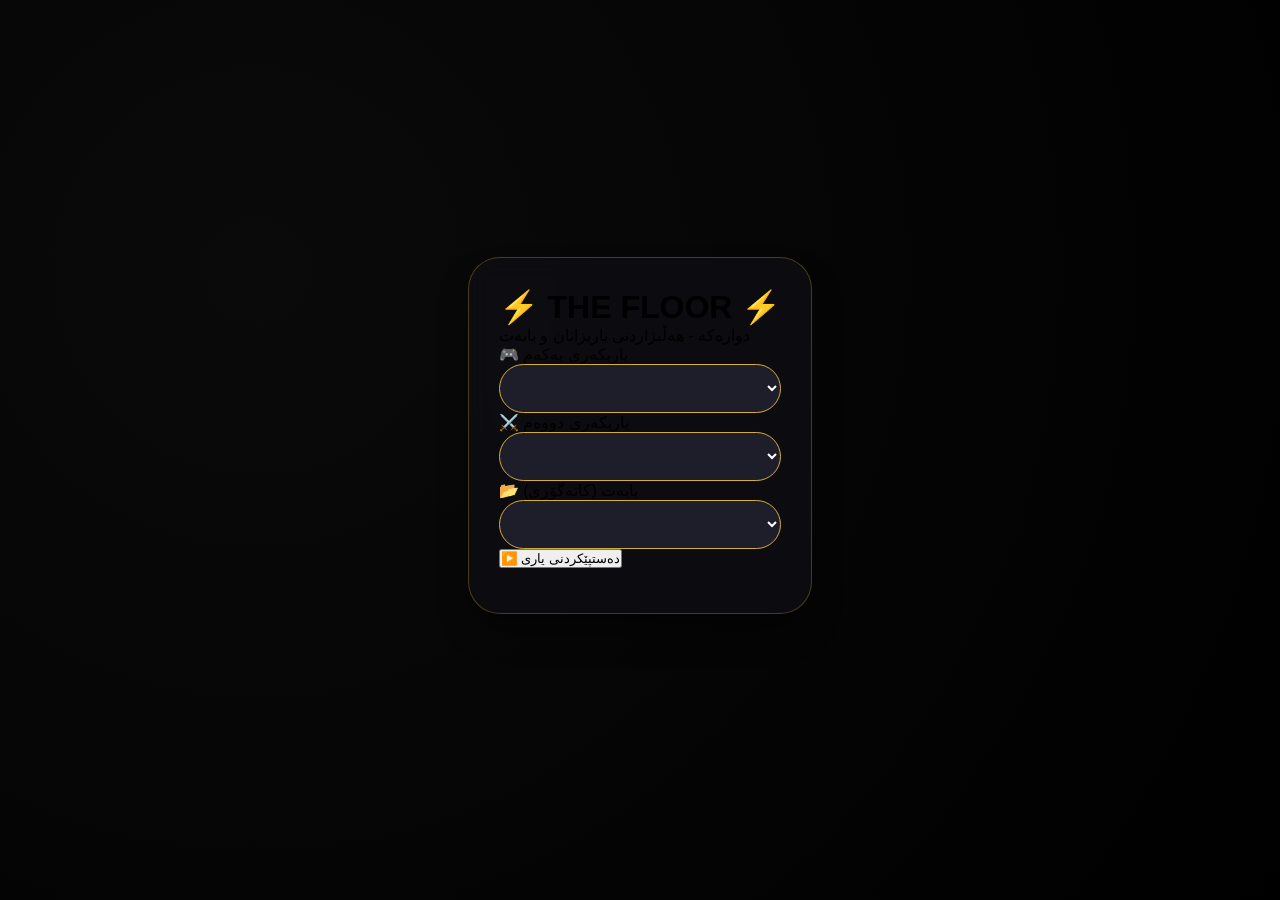
==== index.html @ d5955de2 "Update index.html" ====
<!DOCTYPE html>
<html lang="ckb">
<head>
    <meta charset="UTF-8">
    <meta name="viewport" content="width=device-width, initial-scale=1.0, user-scalable=no">
    <title>The Floor - Full Screen Duel</title>
    <link rel="stylesheet" href="style.css">
</head>
<body>
    <!-- Setup Screen -->
    <div id="setup-screen" class="setup-screen">
        <div class="setup-card">
            <h1>⚡ THE FLOOR ⚡</h1>
            <p>دوارەکە - هەڵبژاردنی یاریزانان و بابەت</p>
            
            <div class="setup-group">
                <label>🎮 یاریکەری یەکەم</label>
                <select id="player1-select"></select>
            </div>
            
            <div class="setup-group">
                <label>⚔️ یاریکەری دووەم</label>
                <select id="player2-select"></select>
            </div>
            
            <div class="setup-group">
                <label>📂 بابەت (کاتەگۆری)</label>
                <select id="category-select"></select>
            </div>
            
            <button id="start-game-btn" class="btn-start">▶️ دەستپێکردنی یاری</button>
            <div id="loading-status" style="color:#D4AF37; margin-top:15px; font-size:0.9rem;"></div>
        </div>
    </div>

    <!-- Game Screen (Full Screen) -->
    <div id="game-screen" class="game-screen hidden">
        <img id="game-image" class="game-image" alt="وێنەی یاری">
        
        <!-- Bottom 15% Overlay -->
        <div class="game-overlay">
            <div class="players-info">
                <div class="player-info" id="p1-info">
                    <span class="player-name-display" id="p1-name">Player 1</span>
                    <span class="player-time" id="p1-time">00.0</span>
                </div>
                <div class="vs-middle">
                    <span id="correct-badge">❓</span>
                </div>
                <div class="player-info" id="p2-info">
                    <span class="player-name-display" id="p2-name">Player 2</span>
                    <span class="player-time" id="p2-time">00.0</span>
                </div>
            </div>
            <div class="status-message" id="status-msg"></div>
        </div>
    </div>

    <script src="script.js"></script>
</body>
</html>
---- style.css ----
* {
    margin: 0;
    padding: 0;
    box-sizing: border-box;
}

body {
    font-family: 'Segoe UI', 'Poppins', 'Tahoma', sans-serif;
    background: radial-gradient(circle at 20% 30%, #0a0a0a, #000000);
    min-height: 100vh;
    display: flex;
    justify-content: center;
    align-items: center;
    padding: 20px;
}

.app-container {
    max-width: 1300px;
    width: 100%;
    margin: 0 auto;
}

/* Glassmorphism */
.glass, .setup-card, .player-card {
    background: rgba(15, 15, 20, 0.75);
    backdrop-filter: blur(12px);
    border: 1px solid rgba(212, 175, 55, 0.3);
    border-radius: 32px;
    box-shadow: 0 20px 35px -10px rgba(0,0,0,0.6);
}

header {
    text-align: center;
    margin-bottom: 40px;
}

header h1 {
    font-size: 3rem;
    background: linear-gradient(135deg, #D4AF37, #FFD966);
    -webkit-background-clip: text;
    background-clip: text;
    color: transparent;
    text-shadow: 0 0 15px rgba(212,175,55,0.3);
    letter-spacing: 2px;
}

header p {
    color: #aaa;
    font-size: 1rem;
    margin-top: 8px;
}

/* Setup Section */
.setup-card {
    padding: 30px;
    margin-bottom: 30px;
    transition: all 0.3s;
}

.setup-card h2 {
    color: #D4AF37;
    margin-bottom: 20px;
    font-size: 1.8rem;
    border-right: 4px solid #D4AF37;
    padding-right: 15px;
    display: inline-block;
}

.players-input {
    display: flex;
    gap: 30px;
    flex-wrap: wrap;
    margin: 25px 0;
}

.input-group {
    flex: 1;
    min-width: 200px;
}

.input-group label {
    display: block;
    color: #ddd;
    margin-bottom: 8px;
    font-weight: bold;
}

.input-group input {
    width: 100%;
    padding: 14px 18px;
    border-radius: 60px;
    border: none;
    background: #1e1e2a;
    color: white;
    font-size: 1rem;
    outline: none;
    transition: 0.2s;
    border: 1px solid #333;
}

.input-group input:focus {
    border-color: #D4AF37;
    box-shadow: 0 0 10px rgba(212,175,55,0.3);
}

.category-select {
    margin: 20px 0;
}

.category-select label {
    color: #ddd;
    font-weight: bold;
    display: block;
    margin-bottom: 8px;
}

select {
    width: 100%;
    padding: 14px 18px;
    background: #1e1e2a;
    color: white;
    border: 1px solid #D4AF37;
    border-radius: 60px;
    font-size: 1rem;
    cursor: pointer;
}

.btn-gold {
    background: linear-gradient(95deg, #B8860B, #D4AF37);
    border: none;
    padding: 14px 28px;
    font-size: 1.2rem;
    font-weight: bold;
    color: #0a0a0a;
    border-radius: 60px;
    cursor: pointer;
    width: 100%;
    transition: 0.2s;
    margin-top: 15px;
    box-shadow: 0 5px 12px rgba(0,0,0,0.3);
}

.btn-gold:hover {
    transform: scale(0.98);
    background: linear-gradient(95deg, #D4AF37, #FFD966);
}

/* Game Arena */
.game-arena {
    animation: fadeIn 0.5s ease;
}

.hidden {
    display: none;
}

.vs-header {
    display: flex;
    justify-content: space-between;
    align-items: center;
    gap: 20px;
    margin-bottom: 40px;
    flex-wrap: wrap;
}

.player-card {
    flex: 1;
    text-align: center;
    padding: 20px;
    background: rgba(0,0,0,0.7);
    border-radius: 40px;
    transition: 0.2s;
}

.active-player {
    border: 2px solid #D4AF37;
    box-shadow: 0 0 20px rgba(212,175,55,0.6);
    background: rgba(30,30,40,0.9);
}

.player-name {
    font-size: 1.5rem;
    font-weight: bold;
    color: #FFD966;
    display: block;
    margin-bottom: 12px;
}

.timer-bar {
    background: #2a2a2a;
    height: 12px;
    border-radius: 20px;
    overflow: hidden;
    margin: 10px 0;
}

.timer-fill {
    width: 100%;
    height: 100%;
    background: #D4AF37;
    border-radius: 20px;
    transition: width 0.1s linear;
}

.timer-text {
    font-size: 2rem;
    font-weight: bold;
    font-family: monospace;
    color: #FFD966;
}

.vs-divider {
    font-size: 2rem;
    font-weight: bold;
    color: #D4AF37;
    text-shadow: 0 0 5px gold;
}

.image-box {
    background: #0c0c10;
    border-radius: 48px;
    padding: 30px;
    text-align: center;
    border: 1px solid #D4AF37;
    margin: 30px 0;
}

.image-box img {
    max-width: 100%;
    max-height: 320px;
    border-radius: 24px;
    object-fit: contain;
}

.category-badge {
    display: inline-block;
    margin-top: 15px;
    background: #D4AF37;
    color: black;
    padding: 6px 18px;
    border-radius: 60px;
    font-weight: bold;
}

.answer-area {
    background: rgba(0,0,0,0.5);
    border-radius: 60px;
    padding: 20px;
    display: flex;
    gap: 15px;
    flex-wrap: wrap;
    align-items: center;
}

#answer-input {
    flex: 3;
    padding: 16px 22px;
    border-radius: 60px;
    border: none;
    background: #1e1e2a;
    color: white;
    font-size: 1.1rem;
    border: 1px solid #444;
}

.btn-check, .btn-pass {
    flex: 1;
    padding: 14px 20px;
    border: none;
    border-radius: 60px;
    font-weight: bold;
    cursor: pointer;
    font-size: 1rem;
}

.btn-check {
    background: #2E7D32;
    color: white;
}

.btn-pass {
    background: #9E2A2A;
    color: white;
}

.game-status {
    margin-top: 20px;
    font-size: 1.2rem;
    text-align: center;
    padding: 12px;
    color: #D4AF37;
    font-weight: bold;
}

@keyframes fadeIn {
    from { opacity: 0; transform: translateY(20px);}
    to { opacity: 1; transform: translateY(0);}
}

@media (max-width: 750px) {
    .player-name { font-size: 1.1rem; }
    .timer-text { font-size: 1.4rem; }
    .vs-divider { font-size: 1.2rem; }
    .btn-check, .btn-pass { font-size: 0.8rem; }
}
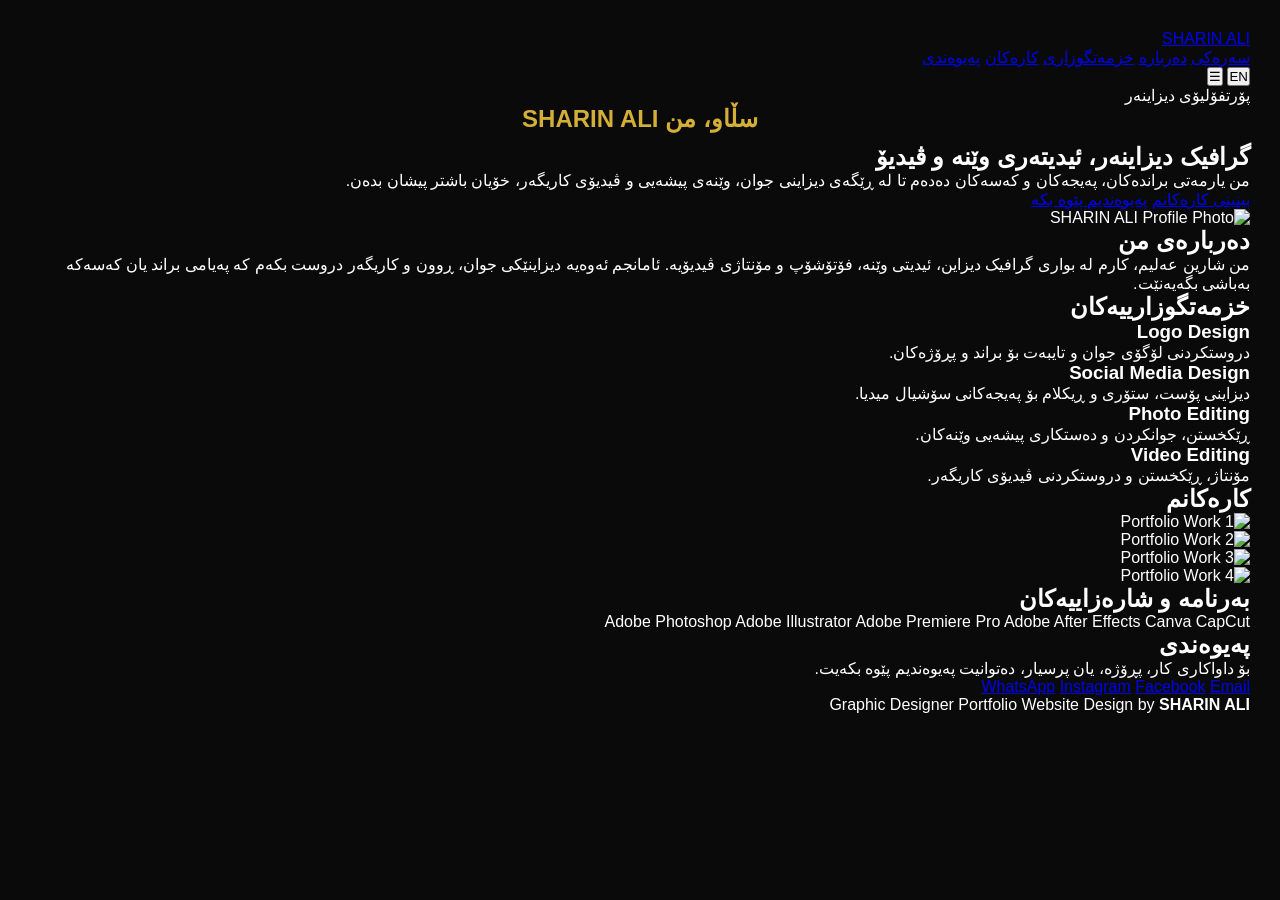
==== commit 6d839de8: "Update index.html" ====
--- a/index.html
+++ b/index.html
@@ -1,61 +1,197 @@
 <!DOCTYPE html>
-<html lang="ckb">
+<html lang="ku" dir="rtl">
 <head>
-    <meta charset="UTF-8">
-    <meta name="viewport" content="width=device-width, initial-scale=1.0, user-scalable=no">
-    <title>The Floor - Full Screen Duel</title>
-    <link rel="stylesheet" href="style.css">
+  <meta charset="UTF-8" />
+  <meta name="viewport" content="width=device-width, initial-scale=1.0" />
+
+  <title>SHARIN ALI | Graphic Designer & Video Editor</title>
+
+  <meta name="description" content="Portfolio website for SHARIN ALI, graphic designer, photo editor, and video editor." />
+  <meta name="keywords" content="Sharin Ali, Graphic Designer, Video Editor, Photoshop, Portfolio, Kurdish Designer" />
+  <meta name="author" content="SHARIN ALI" />
+
+  <meta property="og:title" content="SHARIN ALI Portfolio" />
+  <meta property="og:description" content="Graphic Designer, Photo Editor, and Video Editor Portfolio." />
+  <meta property="og:type" content="website" />
+  <meta property="og:image" content="images/profile/profile.jpg" />
+
+  <link rel="stylesheet" href="style.css" />
 </head>
+
 <body>
-    <!-- Setup Screen -->
-    <div id="setup-screen" class="setup-screen">
-        <div class="setup-card">
-            <h1>⚡ THE FLOOR ⚡</h1>
-            <p>دوارەکە - هەڵبژاردنی یاریزانان و بابەت</p>
-            
-            <div class="setup-group">
-                <label>🎮 یاریکەری یەکەم</label>
-                <select id="player1-select"></select>
-            </div>
-            
-            <div class="setup-group">
-                <label>⚔️ یاریکەری دووەم</label>
-                <select id="player2-select"></select>
-            </div>
-            
-            <div class="setup-group">
-                <label>📂 بابەت (کاتەگۆری)</label>
-                <select id="category-select"></select>
-            </div>
-            
-            <button id="start-game-btn" class="btn-start">▶️ دەستپێکردنی یاری</button>
-            <div id="loading-status" style="color:#D4AF37; margin-top:15px; font-size:0.9rem;"></div>
+
+  <!-- Header -->
+  <header class="site-header">
+    <div class="container header-content">
+
+      <a href="#" class="logo">SHARIN ALI</a>
+
+      <nav class="nav-menu" id="navMenu">
+        <a href="#home" data-key="navHome">سەرەکی</a>
+        <a href="#about" data-key="navAbout">دەربارە</a>
+        <a href="#services" data-key="navServices">خزمەتگوزاری</a>
+        <a href="#portfolio" data-key="navPortfolio">کارەکان</a>
+        <a href="#contact" data-key="navContact">پەیوەندی</a>
+      </nav>
+
+      <div class="header-actions">
+        <button class="lang-btn" id="langBtn">EN</button>
+        <button class="menu-btn" id="menuBtn">☰</button>
+      </div>
+
+    </div>
+  </header>
+
+  <!-- Home -->
+  <main>
+
+    <section class="hero-section" id="home">
+      <div class="container hero-content">
+
+        <div class="hero-text">
+          <p class="hero-label" data-key="heroLabel">پۆرتفۆلیۆی دیزاینەر</p>
+
+          <h1>
+            <span data-key="heroTitle1">سڵاو، من</span>
+            <strong>SHARIN ALI</strong>
+          </h1>
+
+          <h2 data-key="heroTitle2">
+            گرافیک دیزاینەر، ئیدیتەری وێنە و ڤیدیۆ
+          </h2>
+
+          <p class="hero-description" data-key="heroDescription">
+            من یارمەتی براندەکان، پەیجەکان و کەسەکان دەدەم تا لە ڕێگەی دیزاینی جوان،
+            وێنەی پیشەیی و ڤیدیۆی کاریگەر، خۆیان باشتر پیشان بدەن.
+          </p>
+
+          <div class="hero-buttons">
+            <a href="#portfolio" class="primary-btn" data-key="viewWorks">بینینی کارەکانم</a>
+            <a href="#contact" class="secondary-btn" data-key="contactMe">پەیوەندیم پێوە بکە</a>
+          </div>
         </div>
-    </div>
 
-    <!-- Game Screen (Full Screen) -->
-    <div id="game-screen" class="game-screen hidden">
-        <img id="game-image" class="game-image" alt="وێنەی یاری">
-        
-        <!-- Bottom 15% Overlay -->
-        <div class="game-overlay">
-            <div class="players-info">
-                <div class="player-info" id="p1-info">
-                    <span class="player-name-display" id="p1-name">Player 1</span>
-                    <span class="player-time" id="p1-time">00.0</span>
-                </div>
-                <div class="vs-middle">
-                    <span id="correct-badge">❓</span>
-                </div>
-                <div class="player-info" id="p2-info">
-                    <span class="player-name-display" id="p2-name">Player 2</span>
-                    <span class="player-time" id="p2-time">00.0</span>
-                </div>
-            </div>
-            <div class="status-message" id="status-msg"></div>
+        <div class="hero-image">
+          <img src="images/profile/profile.jpg" alt="SHARIN ALI Profile Photo" />
         </div>
-    </div>
 
-    <script src="script.js"></script>
+      </div>
+    </section>
+
+    <!-- About -->
+    <section class="section" id="about">
+      <div class="container">
+        <h2 class="section-title" data-key="aboutTitle">دەربارەی من</h2>
+
+        <p class="section-text" data-key="aboutText">
+          من شارین عەلیم، کارم لە بواری گرافیک دیزاین، ئیدیتی وێنە، فۆتۆشۆپ و مۆنتاژی ڤیدیۆیە.
+          ئامانجم ئەوەیە دیزاینێکی جوان، ڕوون و کاریگەر دروست بکەم کە پەیامی براند یان کەسەکە بەباشی بگەیەنێت.
+        </p>
+      </div>
+    </section>
+
+    <!-- Services -->
+    <section class="section dark-section" id="services">
+      <div class="container">
+        <h2 class="section-title" data-key="servicesTitle">خزمەتگوزارییەکان</h2>
+
+        <div class="cards-grid">
+
+          <div class="service-card">
+            <h3 data-key="service1Title">Logo Design</h3>
+            <p data-key="service1Text">دروستکردنی لۆگۆی جوان و تایبەت بۆ براند و پڕۆژەکان.</p>
+          </div>
+
+          <div class="service-card">
+            <h3 data-key="service2Title">Social Media Design</h3>
+            <p data-key="service2Text">دیزاینی پۆست، ستۆری و ڕیکلام بۆ پەیجەکانی سۆشیال میدیا.</p>
+          </div>
+
+          <div class="service-card">
+            <h3 data-key="service3Title">Photo Editing</h3>
+            <p data-key="service3Text">ڕێکخستن، جوانکردن و دەستکاری پیشەیی وێنەکان.</p>
+          </div>
+
+          <div class="service-card">
+            <h3 data-key="service4Title">Video Editing</h3>
+            <p data-key="service4Text">مۆنتاژ، ڕێکخستن و دروستکردنی ڤیدیۆی کاریگەر.</p>
+          </div>
+
+        </div>
+      </div>
+    </section>
+
+    <!-- Portfolio -->
+    <section class="section" id="portfolio">
+      <div class="container">
+        <h2 class="section-title" data-key="portfolioTitle">کارەکانم</h2>
+
+        <div class="portfolio-grid">
+
+          <div class="portfolio-item">
+            <img src="images/portfolio/work-1.jpg" alt="Portfolio Work 1" />
+          </div>
+
+          <div class="portfolio-item">
+            <img src="images/portfolio/work-2.jpg" alt="Portfolio Work 2" />
+          </div>
+
+          <div class="portfolio-item">
+            <img src="images/portfolio/work-3.jpg" alt="Portfolio Work 3" />
+          </div>
+
+          <div class="portfolio-item">
+            <img src="images/portfolio/work-4.jpg" alt="Portfolio Work 4" />
+          </div>
+
+        </div>
+      </div>
+    </section>
+
+    <!-- Skills -->
+    <section class="section dark-section" id="skills">
+      <div class="container">
+        <h2 class="section-title" data-key="skillsTitle">بەرنامە و شارەزاییەکان</h2>
+
+        <div class="skills-list">
+          <span>Adobe Photoshop</span>
+          <span>Adobe Illustrator</span>
+          <span>Adobe Premiere Pro</span>
+          <span>Adobe After Effects</span>
+          <span>Canva</span>
+          <span>CapCut</span>
+        </div>
+      </div>
+    </section>
+
+    <!-- Contact -->
+    <section class="section" id="contact">
+      <div class="container">
+        <h2 class="section-title" data-key="contactTitle">پەیوەندی</h2>
+
+        <p class="section-text" data-key="contactText">
+          بۆ داواکاری کار، پڕۆژە، یان پرسیار، دەتوانیت پەیوەندیم پێوە بکەیت.
+        </p>
+
+        <div class="contact-links">
+          <a href="#" data-key="whatsapp">WhatsApp</a>
+          <a href="#" data-key="instagram">Instagram</a>
+          <a href="#" data-key="facebook">Facebook</a>
+          <a href="#" data-key="email">Email</a>
+        </div>
+      </div>
+    </section>
+
+  </main>
+
+  <!-- Footer -->
+  <footer class="site-footer">
+    <p>
+      Graphic Designer Portfolio Website Design by
+      <strong>SHARIN ALI</strong>
+    </p>
+  </footer>
+
+  <script src="script.js"></script>
 </body>
 </html>
--- a/style.css
+++ b/style.css
@@ -5,301 +5,99 @@
 }
 
 body {
-    font-family: 'Segoe UI', 'Poppins', 'Tahoma', sans-serif;
-    background: radial-gradient(circle at 20% 30%, #0a0a0a, #000000);
-    min-height: 100vh;
-    display: flex;
-    justify-content: center;
-    align-items: center;
-    padding: 20px;
+    background: #0a0a0a;
+    font-family: 'Segoe UI', sans-serif;
+    padding: 30px;
+    color: white;
 }
 
-.app-container {
-    max-width: 1300px;
-    width: 100%;
+.admin-container {
+    max-width: 1000px;
     margin: 0 auto;
 }
 
-/* Glassmorphism */
-.glass, .setup-card, .player-card {
-    background: rgba(15, 15, 20, 0.75);
-    backdrop-filter: blur(12px);
-    border: 1px solid rgba(212, 175, 55, 0.3);
-    border-radius: 32px;
-    box-shadow: 0 20px 35px -10px rgba(0,0,0,0.6);
+h1 {
+    color: #D4AF37;
+    margin-bottom: 10px;
+    text-align: center;
 }
 
-header {
-    text-align: center;
-    margin-bottom: 40px;
+.admin-card {
+    background: #111;
+    padding: 25px;
+    border-radius: 32px;
+    margin-bottom: 30px;
+    border: 1px solid #D4AF37;
 }
 
-header h1 {
-    font-size: 3rem;
-    background: linear-gradient(135deg, #D4AF37, #FFD966);
-    -webkit-background-clip: text;
-    background-clip: text;
-    color: transparent;
-    text-shadow: 0 0 15px rgba(212,175,55,0.3);
-    letter-spacing: 2px;
-}
-
-header p {
-    color: #aaa;
-    font-size: 1rem;
-    margin-top: 8px;
-}
-
-/* Setup Section */
-.setup-card {
-    padding: 30px;
-    margin-bottom: 30px;
-    transition: all 0.3s;
-}
-
-.setup-card h2 {
+.admin-card h2 {
     color: #D4AF37;
     margin-bottom: 20px;
-    font-size: 1.8rem;
-    border-right: 4px solid #D4AF37;
-    padding-right: 15px;
-    display: inline-block;
-}
-
-.players-input {
-    display: flex;
-    gap: 30px;
-    flex-wrap: wrap;
-    margin: 25px 0;
 }
 
 .input-group {
-    flex: 1;
-    min-width: 200px;
+    display: flex;
+    gap: 15px;
+    margin-bottom: 20px;
+    flex-wrap: wrap;
 }
 
-.input-group label {
-    display: block;
-    color: #ddd;
-    margin-bottom: 8px;
-    font-weight: bold;
-}
-
-.input-group input {
-    width: 100%;
-    padding: 14px 18px;
-    border-radius: 60px;
-    border: none;
-    background: #1e1e2a;
-    color: white;
-    font-size: 1rem;
-    outline: none;
-    transition: 0.2s;
-    border: 1px solid #333;
-}
-
-.input-group input:focus {
-    border-color: #D4AF37;
-    box-shadow: 0 0 10px rgba(212,175,55,0.3);
-}
-
-.category-select {
-    margin: 20px 0;
-}
-
-.category-select label {
-    color: #ddd;
-    font-weight: bold;
-    display: block;
-    margin-bottom: 8px;
-}
-
-select {
-    width: 100%;
-    padding: 14px 18px;
+input, select {
+    flex: 1;
+    padding: 12px 16px;
     background: #1e1e2a;
     color: white;
     border: 1px solid #D4AF37;
-    border-radius: 60px;
+    border-radius: 40px;
     font-size: 1rem;
+}
+
+.btn-admin, .btn-gold {
+    background: #D4AF37;
+    color: black;
+    font-weight: bold;
+    padding: 12px 24px;
+    border: none;
+    border-radius: 40px;
+    cursor: pointer;
+    transition: 0.2s;
+}
+
+.btn-admin:hover, .btn-gold:hover {
+    transform: scale(0.98);
+}
+
+.items-list {
+    display: flex;
+    flex-wrap: wrap;
+    gap: 10px;
+    margin-top: 15px;
+}
+
+.item-badge {
+    background: #2a2a2a;
+    padding: 8px 16px;
+    border-radius: 40px;
+    display: flex;
+    gap: 12px;
+    align-items: center;
+}
+
+.item-badge button {
+    background: #9E2A2A;
+    color: white;
+    border: none;
+    border-radius: 30px;
+    padding: 2px 10px;
     cursor: pointer;
 }
 
-.btn-gold {
-    background: linear-gradient(95deg, #B8860B, #D4AF37);
-    border: none;
-    padding: 14px 28px;
-    font-size: 1.2rem;
-    font-weight: bold;
-    color: #0a0a0a;
-    border-radius: 60px;
-    cursor: pointer;
-    width: 100%;
-    transition: 0.2s;
-    margin-top: 15px;
-    box-shadow: 0 5px 12px rgba(0,0,0,0.3);
+.settings-group {
+    margin-bottom: 20px;
 }
 
-.btn-gold:hover {
-    transform: scale(0.98);
-    background: linear-gradient(95deg, #D4AF37, #FFD966);
+.settings-group label {
+    display: block;
+    margin-bottom: 8px;
+    color: #D4AF37;
 }
-
-/* Game Arena */
-.game-arena {
-    animation: fadeIn 0.5s ease;
-}
-
-.hidden {
-    display: none;
-}
-
-.vs-header {
-    display: flex;
-    justify-content: space-between;
-    align-items: center;
-    gap: 20px;
-    margin-bottom: 40px;
-    flex-wrap: wrap;
-}
-
-.player-card {
-    flex: 1;
-    text-align: center;
-    padding: 20px;
-    background: rgba(0,0,0,0.7);
-    border-radius: 40px;
-    transition: 0.2s;
-}
-
-.active-player {
-    border: 2px solid #D4AF37;
-    box-shadow: 0 0 20px rgba(212,175,55,0.6);
-    background: rgba(30,30,40,0.9);
-}
-
-.player-name {
-    font-size: 1.5rem;
-    font-weight: bold;
-    color: #FFD966;
-    display: block;
-    margin-bottom: 12px;
-}
-
-.timer-bar {
-    background: #2a2a2a;
-    height: 12px;
-    border-radius: 20px;
-    overflow: hidden;
-    margin: 10px 0;
-}
-
-.timer-fill {
-    width: 100%;
-    height: 100%;
-    background: #D4AF37;
-    border-radius: 20px;
-    transition: width 0.1s linear;
-}
-
-.timer-text {
-    font-size: 2rem;
-    font-weight: bold;
-    font-family: monospace;
-    color: #FFD966;
-}
-
-.vs-divider {
-    font-size: 2rem;
-    font-weight: bold;
-    color: #D4AF37;
-    text-shadow: 0 0 5px gold;
-}
-
-.image-box {
-    background: #0c0c10;
-    border-radius: 48px;
-    padding: 30px;
-    text-align: center;
-    border: 1px solid #D4AF37;
-    margin: 30px 0;
-}
-
-.image-box img {
-    max-width: 100%;
-    max-height: 320px;
-    border-radius: 24px;
-    object-fit: contain;
-}
-
-.category-badge {
-    display: inline-block;
-    margin-top: 15px;
-    background: #D4AF37;
-    color: black;
-    padding: 6px 18px;
-    border-radius: 60px;
-    font-weight: bold;
-}
-
-.answer-area {
-    background: rgba(0,0,0,0.5);
-    border-radius: 60px;
-    padding: 20px;
-    display: flex;
-    gap: 15px;
-    flex-wrap: wrap;
-    align-items: center;
-}
-
-#answer-input {
-    flex: 3;
-    padding: 16px 22px;
-    border-radius: 60px;
-    border: none;
-    background: #1e1e2a;
-    color: white;
-    font-size: 1.1rem;
-    border: 1px solid #444;
-}
-
-.btn-check, .btn-pass {
-    flex: 1;
-    padding: 14px 20px;
-    border: none;
-    border-radius: 60px;
-    font-weight: bold;
-    cursor: pointer;
-    font-size: 1rem;
-}
-
-.btn-check {
-    background: #2E7D32;
-    color: white;
-}
-
-.btn-pass {
-    background: #9E2A2A;
-    color: white;
-}
-
-.game-status {
-    margin-top: 20px;
-    font-size: 1.2rem;
-    text-align: center;
-    padding: 12px;
-    color: #D4AF37;
-    font-weight: bold;
-}
-
-@keyframes fadeIn {
-    from { opacity: 0; transform: translateY(20px);}
-    to { opacity: 1; transform: translateY(0);}
-}
-
-@media (max-width: 750px) {
-    .player-name { font-size: 1.1rem; }
-    .timer-text { font-size: 1.4rem; }
-    .vs-divider { font-size: 1.2rem; }
-    .btn-check, .btn-pass { font-size: 0.8rem; }
-}
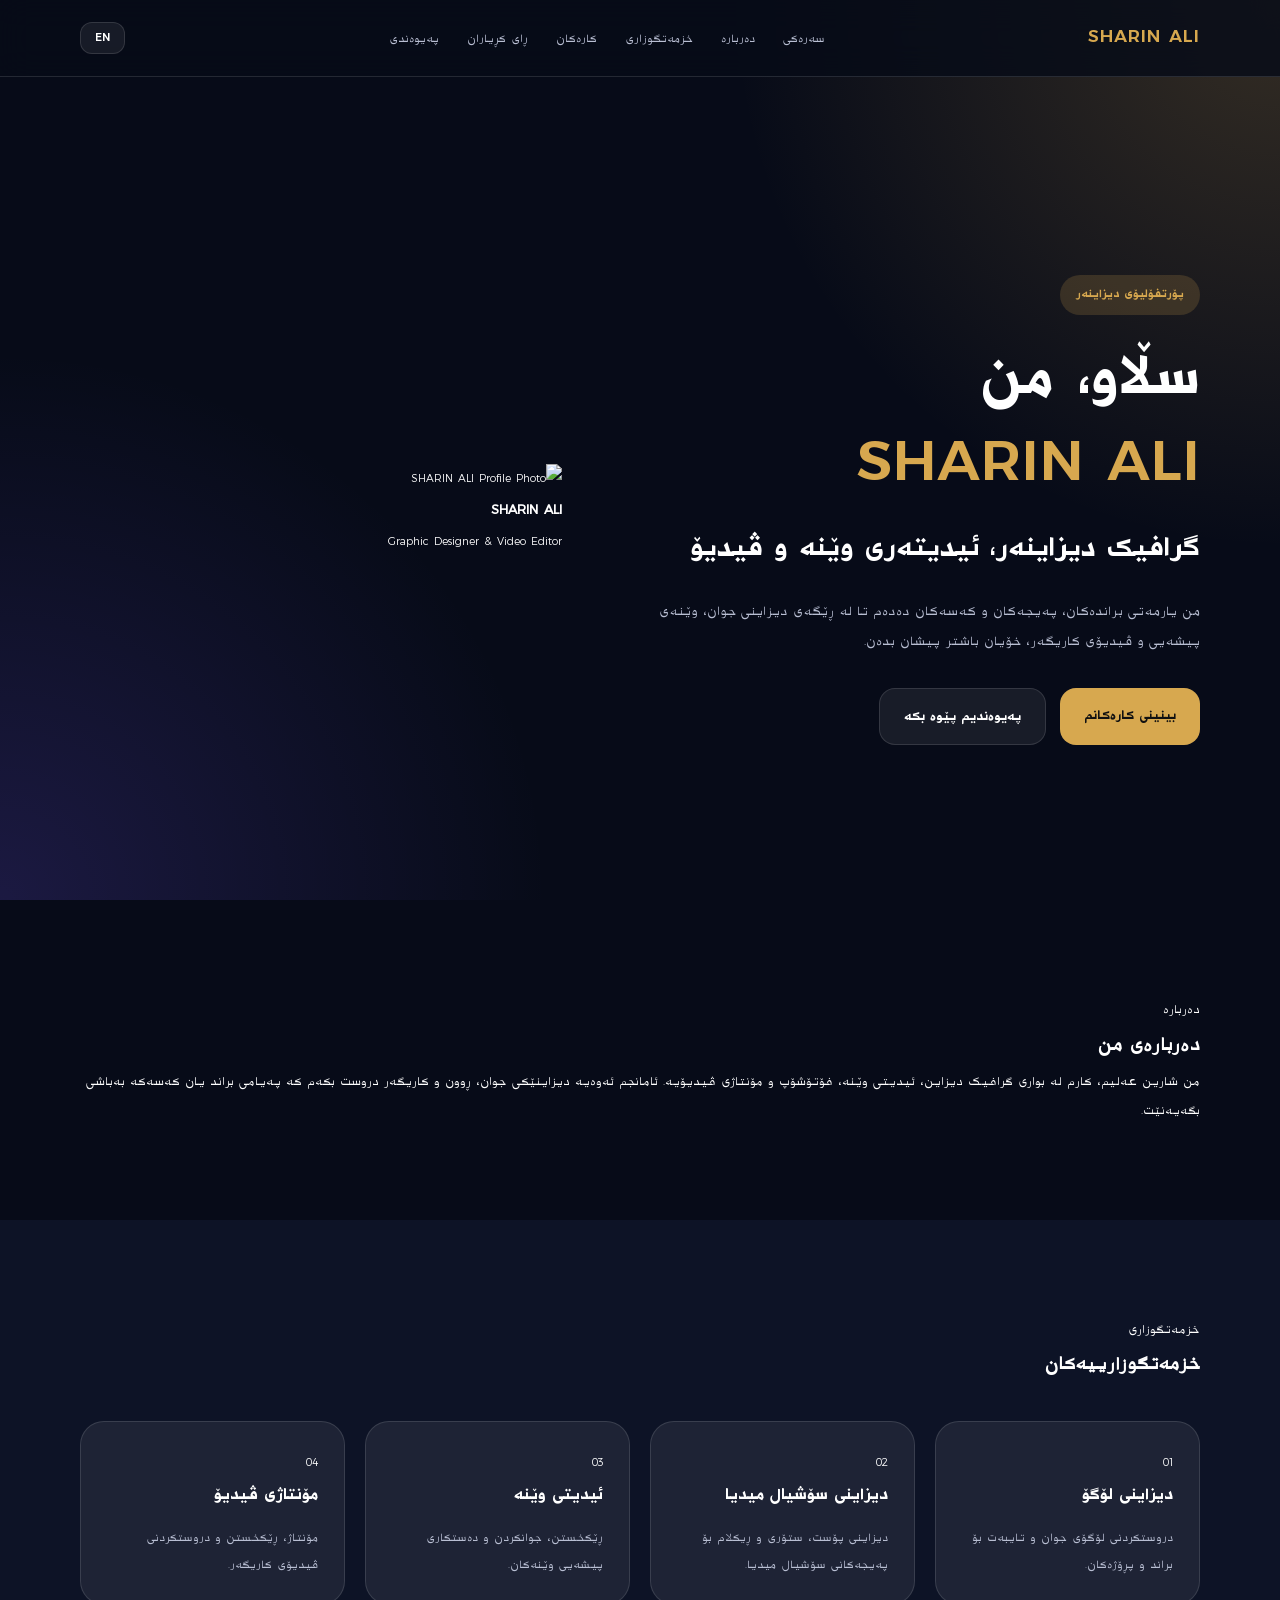
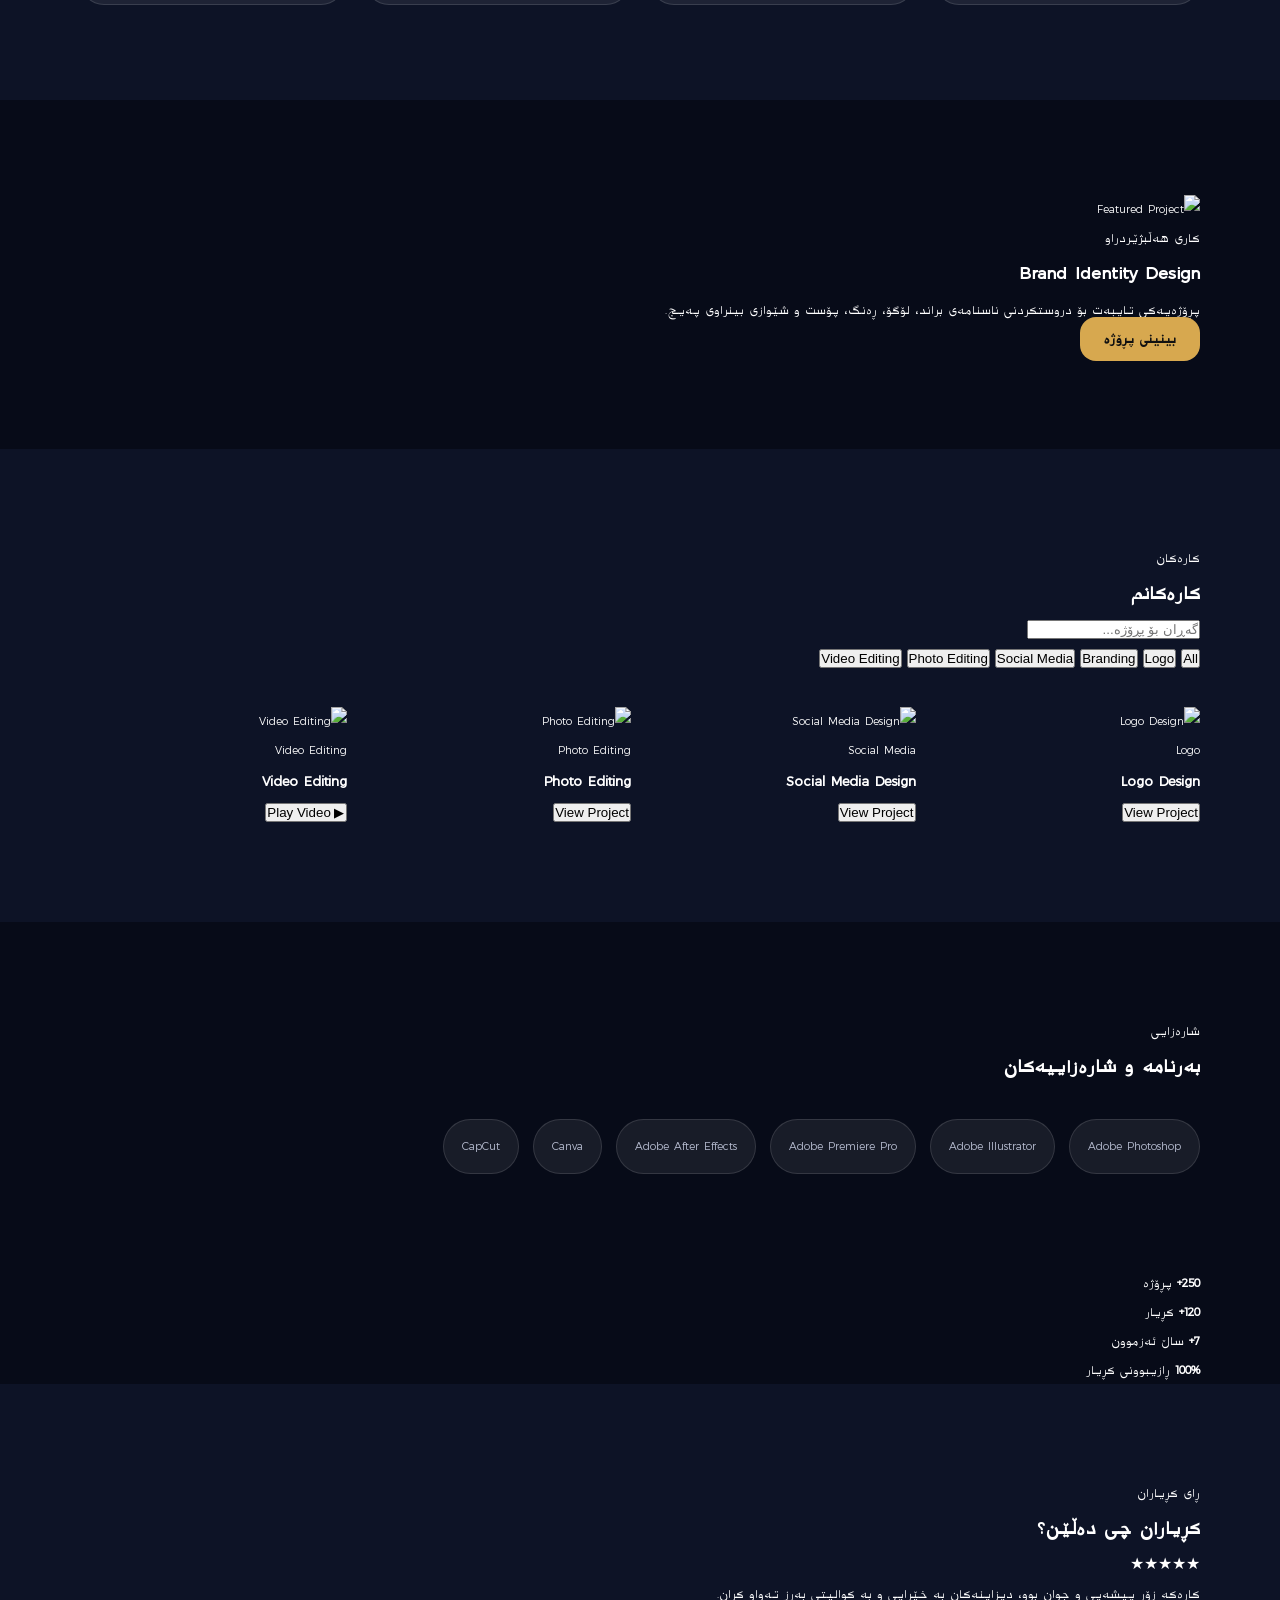
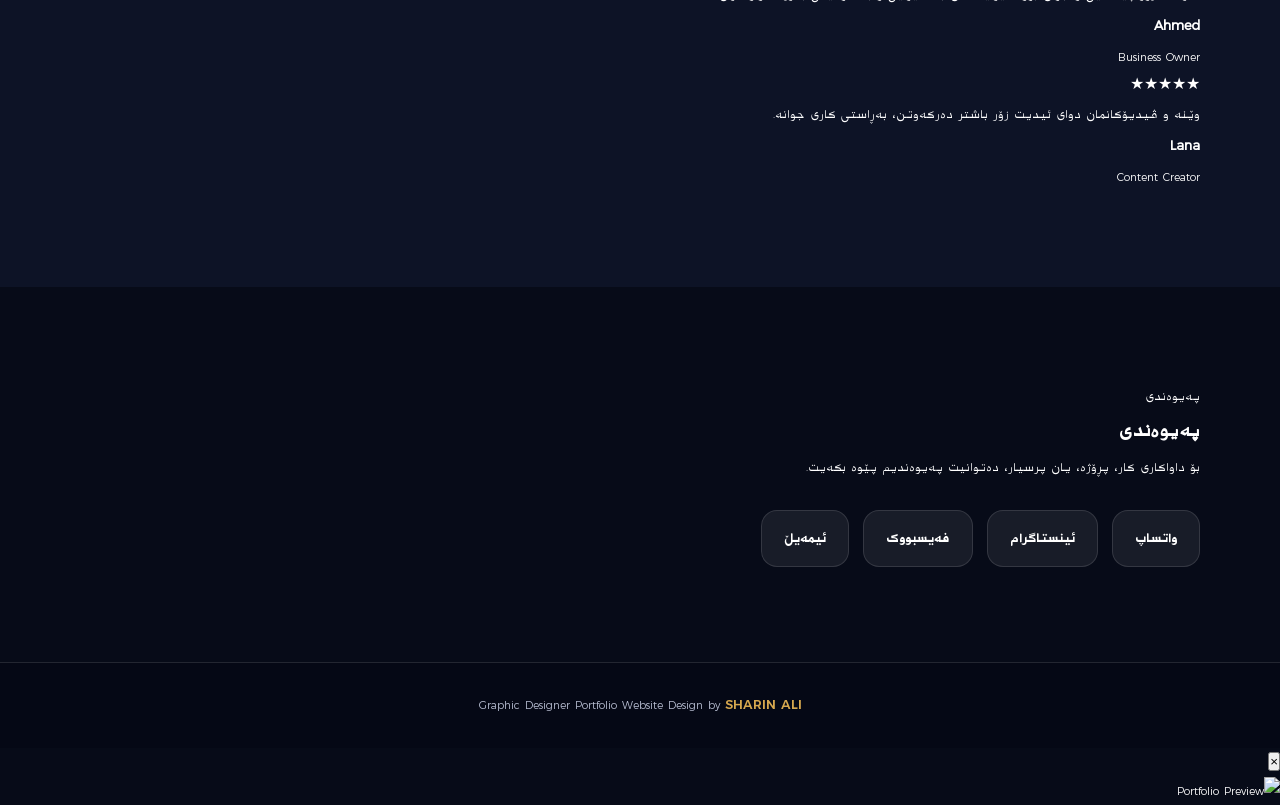
==== commit 5f0ca60f: "Update index.html" ====
--- a/index.html
+++ b/index.html
@@ -6,8 +6,8 @@
 
   <title>SHARIN ALI | Graphic Designer & Video Editor</title>
 
-  <meta name="description" content="Portfolio website for SHARIN ALI, graphic designer, photo editor, and video editor." />
-  <meta name="keywords" content="Sharin Ali, Graphic Designer, Video Editor, Photoshop, Portfolio, Kurdish Designer" />
+  <meta name="description" content="Official portfolio website of SHARIN ALI, Graphic Designer, Photo Editor, and Video Editor." />
+  <meta name="keywords" content="SHARIN ALI, Graphic Designer, Video Editor, Photoshop, Portfolio, Kurdish Designer" />
   <meta name="author" content="SHARIN ALI" />
 
   <meta property="og:title" content="SHARIN ALI Portfolio" />
@@ -20,17 +20,24 @@
 
 <body>
 
+  <div class="bg-blur bg-blur-one"></div>
+  <div class="bg-blur bg-blur-two"></div>
+
   <!-- Header -->
   <header class="site-header">
     <div class="container header-content">
 
-      <a href="#" class="logo">SHARIN ALI</a>
+      <a href="#home" class="logo">
+        <span>SHARIN</span>
+        <strong>ALI</strong>
+      </a>
 
       <nav class="nav-menu" id="navMenu">
         <a href="#home" data-key="navHome">سەرەکی</a>
         <a href="#about" data-key="navAbout">دەربارە</a>
         <a href="#services" data-key="navServices">خزمەتگوزاری</a>
         <a href="#portfolio" data-key="navPortfolio">کارەکان</a>
+        <a href="#testimonials" data-key="navTestimonials">ڕای کڕیاران</a>
         <a href="#contact" data-key="navContact">پەیوەندی</a>
       </nav>
 
@@ -42,13 +49,13 @@
     </div>
   </header>
 
-  <!-- Home -->
   <main>
 
+    <!-- Hero -->
     <section class="hero-section" id="home">
       <div class="container hero-content">
 
-        <div class="hero-text">
+        <div class="hero-text reveal">
           <p class="hero-label" data-key="heroLabel">پۆرتفۆلیۆی دیزاینەر</p>
 
           <h1>
@@ -62,7 +69,7 @@
 
           <p class="hero-description" data-key="heroDescription">
             من یارمەتی براندەکان، پەیجەکان و کەسەکان دەدەم تا لە ڕێگەی دیزاینی جوان،
-            وێنەی پیشەیی و ڤیدیۆی کاریگەر، خۆیان باشتر پیشان بدەن.
+            وێنەی پیشەیی و ڤیدیۆی کاریگەر، خۆیان بە شێوەیەکی پیشەیی‌تر پیشان بدەن.
           </p>
 
           <div class="hero-buttons">
@@ -71,8 +78,14 @@
           </div>
         </div>
 
-        <div class="hero-image">
-          <img src="images/profile/profile.jpg" alt="SHARIN ALI Profile Photo" />
+        <div class="hero-visual reveal">
+          <div class="profile-card">
+            <img src="images/profile/profile.jpg" alt="SHARIN ALI Profile Photo" />
+            <div class="profile-info">
+              <h3>SHARIN ALI</h3>
+              <p data-key="profileRole">Graphic Designer & Video Editor</p>
+            </div>
+          </div>
         </div>
 
       </div>
@@ -80,80 +93,160 @@
 
     <!-- About -->
     <section class="section" id="about">
-      <div class="container">
-        <h2 class="section-title" data-key="aboutTitle">دەربارەی من</h2>
-
-        <p class="section-text" data-key="aboutText">
-          من شارین عەلیم، کارم لە بواری گرافیک دیزاین، ئیدیتی وێنە، فۆتۆشۆپ و مۆنتاژی ڤیدیۆیە.
-          ئامانجم ئەوەیە دیزاینێکی جوان، ڕوون و کاریگەر دروست بکەم کە پەیامی براند یان کەسەکە بەباشی بگەیەنێت.
-        </p>
+      <div class="container split-content">
+
+        <div class="section-heading reveal">
+          <p class="section-label" data-key="aboutLabel">دەربارە</p>
+          <h2 data-key="aboutTitle">دەربارەی من</h2>
+        </div>
+
+        <div class="section-body reveal">
+          <p data-key="aboutText">
+            من شارین عەلیم، کارم لە بواری گرافیک دیزاین، ئیدیتی وێنە، فۆتۆشۆپ و مۆنتاژی ڤیدیۆیە.
+            ئامانجم ئەوەیە دیزاینێکی جوان، ڕوون و کاریگەر دروست بکەم کە پەیامی براند یان کەسەکە بەباشی بگەیەنێت.
+          </p>
+        </div>
+
       </div>
     </section>
 
     <!-- Services -->
     <section class="section dark-section" id="services">
       <div class="container">
-        <h2 class="section-title" data-key="servicesTitle">خزمەتگوزارییەکان</h2>
+
+        <div class="center-heading reveal">
+          <p class="section-label" data-key="servicesLabel">خزمەتگوزاری</p>
+          <h2 data-key="servicesTitle">چی دەتوانم بۆت بکەم؟</h2>
+        </div>
 
         <div class="cards-grid">
 
-          <div class="service-card">
-            <h3 data-key="service1Title">Logo Design</h3>
-            <p data-key="service1Text">دروستکردنی لۆگۆی جوان و تایبەت بۆ براند و پڕۆژەکان.</p>
-          </div>
-
-          <div class="service-card">
-            <h3 data-key="service2Title">Social Media Design</h3>
-            <p data-key="service2Text">دیزاینی پۆست، ستۆری و ڕیکلام بۆ پەیجەکانی سۆشیال میدیا.</p>
-          </div>
-
-          <div class="service-card">
-            <h3 data-key="service3Title">Photo Editing</h3>
-            <p data-key="service3Text">ڕێکخستن، جوانکردن و دەستکاری پیشەیی وێنەکان.</p>
-          </div>
-
-          <div class="service-card">
-            <h3 data-key="service4Title">Video Editing</h3>
-            <p data-key="service4Text">مۆنتاژ، ڕێکخستن و دروستکردنی ڤیدیۆی کاریگەر.</p>
-          </div>
-
-        </div>
+          <article class="service-card reveal">
+            <span>01</span>
+            <h3 data-key="service1Title">دیزاینی لۆگۆ</h3>
+            <p data-key="service1Text">دروستکردنی لۆگۆی جوان، پاک و تایبەت بۆ براند و پڕۆژەکان.</p>
+          </article>
+
+          <article class="service-card reveal">
+            <span>02</span>
+            <h3 data-key="service2Title">دیزاینی سۆشیال میدیا</h3>
+            <p data-key="service2Text">دیزاینی پۆست، ستۆری، ڕیکلام و کەمپەینی سۆشیال میدیا.</p>
+          </article>
+
+          <article class="service-card reveal">
+            <span>03</span>
+            <h3 data-key="service3Title">ئیدیتی وێنە</h3>
+            <p data-key="service3Text">جوانکردن، ڕێکخستن و دەستکاری پیشەیی وێنەکان.</p>
+          </article>
+
+          <article class="service-card reveal">
+            <span>04</span>
+            <h3 data-key="service4Title">مۆنتاژی ڤیدیۆ</h3>
+            <p data-key="service4Text">مۆنتاژ، ڕێکخستن، ڕەنگدانەوە و دروستکردنی ڤیدیۆی کاریگەر.</p>
+          </article>
+
+        </div>
+
+      </div>
+    </section>
+
+    <!-- Featured Project -->
+    <section class="section" id="featured">
+      <div class="container">
+
+        <div class="featured-card reveal">
+          <div class="featured-image">
+            <img src="images/portfolio/featured.jpg" alt="Featured Project" />
+          </div>
+
+          <div class="featured-info">
+            <p class="section-label" data-key="featuredLabel">کاری هەڵبژێردراو</p>
+            <h2 data-key="featuredTitle">Brand Identity Design</h2>
+            <p data-key="featuredText">
+              پڕۆژەیەکی تایبەت بۆ دروستکردنی ناسنامەی براند، لۆگۆ، ڕەنگ، پۆست و شێوازی بینراوی پەیج.
+            </p>
+            <a href="#portfolio" class="primary-btn" data-key="viewProject">بینینی پڕۆژە</a>
+          </div>
+        </div>
+
       </div>
     </section>
 
     <!-- Portfolio -->
-    <section class="section" id="portfolio">
-      <div class="container">
-        <h2 class="section-title" data-key="portfolioTitle">کارەکانم</h2>
-
-        <div class="portfolio-grid">
-
-          <div class="portfolio-item">
-            <img src="images/portfolio/work-1.jpg" alt="Portfolio Work 1" />
-          </div>
-
-          <div class="portfolio-item">
-            <img src="images/portfolio/work-2.jpg" alt="Portfolio Work 2" />
-          </div>
-
-          <div class="portfolio-item">
-            <img src="images/portfolio/work-3.jpg" alt="Portfolio Work 3" />
-          </div>
-
-          <div class="portfolio-item">
-            <img src="images/portfolio/work-4.jpg" alt="Portfolio Work 4" />
-          </div>
-
-        </div>
+    <section class="section dark-section" id="portfolio">
+      <div class="container">
+
+        <div class="center-heading reveal">
+          <p class="section-label" data-key="portfolioLabel">کارەکان</p>
+          <h2 data-key="portfolioTitle">پڕۆژە و دیزاینەکانم</h2>
+        </div>
+
+        <div class="portfolio-controls reveal">
+          <input type="text" id="projectSearch" placeholder="گەڕان بۆ پڕۆژە..." />
+
+          <div class="filter-buttons">
+            <button class="filter-btn active" data-filter="all">All</button>
+            <button class="filter-btn" data-filter="logo">Logo</button>
+            <button class="filter-btn" data-filter="branding">Branding</button>
+            <button class="filter-btn" data-filter="social">Social Media</button>
+            <button class="filter-btn" data-filter="photo">Photo Editing</button>
+            <button class="filter-btn" data-filter="video">Video Editing</button>
+          </div>
+        </div>
+
+        <div class="portfolio-grid" id="portfolioGrid">
+
+          <article class="portfolio-card reveal" data-category="logo" data-title="Logo Design">
+            <img src="images/portfolio/work-1.jpg" alt="Logo Design" />
+            <div class="portfolio-overlay">
+              <span>Logo</span>
+              <h3>Logo Design</h3>
+              <button class="view-btn">View Project</button>
+            </div>
+          </article>
+
+          <article class="portfolio-card reveal" data-category="social" data-title="Social Media Design">
+            <img src="images/portfolio/work-2.jpg" alt="Social Media Design" />
+            <div class="portfolio-overlay">
+              <span>Social Media</span>
+              <h3>Social Media Design</h3>
+              <button class="view-btn">View Project</button>
+            </div>
+          </article>
+
+          <article class="portfolio-card reveal" data-category="photo" data-title="Photo Editing">
+            <img src="images/portfolio/work-3.jpg" alt="Photo Editing" />
+            <div class="portfolio-overlay">
+              <span>Photo Editing</span>
+              <h3>Photo Editing</h3>
+              <button class="view-btn">View Project</button>
+            </div>
+          </article>
+
+          <article class="portfolio-card reveal" data-category="video" data-title="Video Editing">
+            <img src="images/portfolio/work-4.jpg" alt="Video Editing" />
+            <div class="portfolio-overlay">
+              <span>Video Editing</span>
+              <h3>Video Editing</h3>
+              <button class="view-btn">▶ Play Video</button>
+            </div>
+          </article>
+
+        </div>
+
       </div>
     </section>
 
     <!-- Skills -->
-    <section class="section dark-section" id="skills">
-      <div class="container">
-        <h2 class="section-title" data-key="skillsTitle">بەرنامە و شارەزاییەکان</h2>
-
-        <div class="skills-list">
+    <section class="section" id="skills">
+      <div class="container">
+
+        <div class="center-heading reveal">
+          <p class="section-label" data-key="skillsLabel">شارەزایی</p>
+          <h2 data-key="skillsTitle">بەرنامە و ئامرازەکان</h2>
+        </div>
+
+        <div class="skills-list reveal">
           <span>Adobe Photoshop</span>
           <span>Adobe Illustrator</span>
           <span>Adobe Premiere Pro</span>
@@ -161,16 +254,79 @@
           <span>Canva</span>
           <span>CapCut</span>
         </div>
-      </div>
-    </section>
-
-    <!-- Contact -->
-    <section class="section" id="contact">
-      <div class="container">
-        <h2 class="section-title" data-key="contactTitle">پەیوەندی</h2>
-
-        <p class="section-text" data-key="contactText">
-          بۆ داواکاری کار، پڕۆژە، یان پرسیار، دەتوانیت پەیوەندیم پێوە بکەیت.
+
+      </div>
+    </section>
+
+    <!-- Statistics -->
+    <section class="stats-section">
+      <div class="container stats-grid">
+
+        <div class="stat-card reveal">
+          <strong>250+</strong>
+          <span data-key="statProjects">پڕۆژە</span>
+        </div>
+
+        <div class="stat-card reveal">
+          <strong>120+</strong>
+          <span data-key="statClients">کڕیار</span>
+        </div>
+
+        <div class="stat-card reveal">
+          <strong>7+</strong>
+          <span data-key="statYears">ساڵ ئەزموون</span>
+        </div>
+
+        <div class="stat-card reveal">
+          <strong>100%</strong>
+          <span data-key="statSatisfaction">ڕازیبوونی کڕیار</span>
+        </div>
+
+      </div>
+    </section>
+
+    <!-- Testimonials -->
+    <section class="section dark-section" id="testimonials">
+      <div class="container">
+
+        <div class="center-heading reveal">
+          <p class="section-label" data-key="testimonialsLabel">ڕای کڕیاران</p>
+          <h2 data-key="testimonialsTitle">کڕیاران چی دەڵێن؟</h2>
+        </div>
+
+        <div class="testimonials-grid">
+
+          <article class="testimonial-card reveal">
+            <div class="stars">★★★★★</div>
+            <p data-key="testimonial1Text">
+              کارەکە زۆر پیشەیی و جوان بوو، دیزاینەکان بە خێرایی و بە کوالیتی بەرز تەواو کران.
+            </p>
+            <h3>Ahmed</h3>
+            <span>Business Owner</span>
+          </article>
+
+          <article class="testimonial-card reveal">
+            <div class="stars">★★★★★</div>
+            <p data-key="testimonial2Text">
+              وێنە و ڤیدیۆکانمان دوای ئیدیت زۆر باشتر دەرکەوتن، بەڕاستی کاری جوانە.
+            </p>
+            <h3>Lana</h3>
+            <span>Content Creator</span>
+          </article>
+
+        </div>
+
+      </div>
+    </section>
+
+    <!-- CTA / Contact -->
+    <section class="section contact-section" id="contact">
+      <div class="container contact-box reveal">
+
+        <p class="section-label" data-key="contactLabel">پەیوەندی</p>
+        <h2 data-key="contactTitle">ئامادەیت پڕۆژەیەک دەست پێبکەین؟</h2>
+        <p data-key="contactText">
+          بۆ داواکاری کار، ڕیکلام، دیزاین، ئیدیتی وێنە یان ڤیدیۆ، دەتوانیت ڕاستەوخۆ پەیوەندی بکەیت.
         </p>
 
         <div class="contact-links">
@@ -179,6 +335,7 @@
           <a href="#" data-key="facebook">Facebook</a>
           <a href="#" data-key="email">Email</a>
         </div>
+
       </div>
     </section>
 
@@ -192,6 +349,12 @@
     </p>
   </footer>
 
+  <!-- Lightbox -->
+  <div class="lightbox" id="lightbox">
+    <button class="lightbox-close" id="lightboxClose">×</button>
+    <img id="lightboxImage" src="" alt="Portfolio Preview" />
+  </div>
+
   <script src="script.js"></script>
 </body>
 </html>
--- a/style.css
+++ b/style.css
@@ -1,103 +1,500 @@
+/* ===============================
+   Fonts
+================================ */
+@font-face {
+  font-family: "K24Bold";
+  src: url("fonts/K24KurdishBold-Bold.ttf") format("truetype");
+}
+
+@font-face {
+  font-family: "K24Light";
+  src: url("fonts/K24KurdishLight-Light.ttf") format("truetype");
+}
+
+/* ===============================
+   Global
+================================ */
+:root {
+  --bg-main: #070b18;
+  --bg-second: #0d1326;
+  --card-bg: rgba(255, 255, 255, 0.07);
+  --text-main: #ffffff;
+  --text-muted: #b9bfd3;
+  --accent: #d7a84f;
+  --accent-soft: rgba(215, 168, 79, 0.18);
+  --border: rgba(255, 255, 255, 0.12);
+}
+
 * {
-    margin: 0;
-    padding: 0;
-    box-sizing: border-box;
+  margin: 0;
+  padding: 0;
+  box-sizing: border-box;
+}
+
+html {
+  scroll-behavior: smooth;
 }
 
 body {
-    background: #0a0a0a;
-    font-family: 'Segoe UI', sans-serif;
-    padding: 30px;
-    color: white;
-}
-
-.admin-container {
-    max-width: 1000px;
-    margin: 0 auto;
-}
-
-h1 {
-    color: #D4AF37;
-    margin-bottom: 10px;
+  font-family: "K24Light", Arial, sans-serif;
+  background: var(--bg-main);
+  color: var(--text-main);
+  line-height: 1.8;
+  overflow-x: hidden;
+}
+
+body[dir="ltr"] {
+  font-family: Arial, sans-serif;
+}
+
+a {
+  text-decoration: none;
+  color: inherit;
+}
+
+img {
+  max-width: 100%;
+  display: block;
+}
+
+.container {
+  width: min(1120px, 92%);
+  margin: auto;
+}
+
+/* ===============================
+   Header
+================================ */
+.site-header {
+  position: fixed;
+  top: 0;
+  left: 0;
+  width: 100%;
+  z-index: 999;
+  background: rgba(7, 11, 24, 0.82);
+  backdrop-filter: blur(16px);
+  border-bottom: 1px solid var(--border);
+}
+
+.header-content {
+  height: 76px;
+  display: flex;
+  align-items: center;
+  justify-content: space-between;
+}
+
+.logo {
+  font-family: "K24Bold", Arial, sans-serif;
+  font-size: 22px;
+  color: var(--accent);
+  letter-spacing: 1px;
+}
+
+.nav-menu {
+  display: flex;
+  align-items: center;
+  gap: 28px;
+}
+
+.nav-menu a {
+  color: var(--text-muted);
+  font-size: 15px;
+  transition: 0.3s;
+}
+
+.nav-menu a:hover {
+  color: var(--accent);
+}
+
+.header-actions {
+  display: flex;
+  align-items: center;
+  gap: 10px;
+}
+
+.lang-btn,
+.menu-btn {
+  border: 1px solid var(--border);
+  background: var(--card-bg);
+  color: var(--text-main);
+  border-radius: 12px;
+  cursor: pointer;
+}
+
+.lang-btn {
+  padding: 8px 14px;
+  font-family: "K24Bold", Arial, sans-serif;
+}
+
+.menu-btn {
+  display: none;
+  width: 42px;
+  height: 42px;
+  font-size: 22px;
+}
+
+/* ===============================
+   Hero
+================================ */
+.hero-section {
+  min-height: 100vh;
+  padding-top: 120px;
+  display: flex;
+  align-items: center;
+  background:
+    radial-gradient(circle at top right, rgba(215, 168, 79, 0.22), transparent 35%),
+    radial-gradient(circle at bottom left, rgba(120, 90, 255, 0.18), transparent 35%);
+}
+
+.hero-content {
+  display: grid;
+  grid-template-columns: 1.1fr 0.9fr;
+  align-items: center;
+  gap: 50px;
+}
+
+.hero-label {
+  display: inline-block;
+  padding: 7px 16px;
+  margin-bottom: 18px;
+  border-radius: 999px;
+  background: var(--accent-soft);
+  color: var(--accent);
+  font-family: "K24Bold", Arial, sans-serif;
+  font-size: 14px;
+}
+
+.hero-text h1 {
+  font-family: "K24Bold", Arial, sans-serif;
+  font-size: clamp(36px, 6vw, 72px);
+  line-height: 1.2;
+  margin-bottom: 12px;
+}
+
+.hero-text h1 strong {
+  color: var(--accent);
+  display: block;
+}
+
+.hero-text h2 {
+  font-family: "K24Bold", Arial, sans-serif;
+  font-size: clamp(22px, 3vw, 34px);
+  color: var(--text-main);
+  margin-bottom: 18px;
+}
+
+.hero-description {
+  color: var(--text-muted);
+  max-width: 620px;
+  font-size: 17px;
+}
+
+.hero-buttons {
+  display: flex;
+  flex-wrap: wrap;
+  gap: 14px;
+  margin-top: 30px;
+}
+
+.primary-btn,
+.secondary-btn {
+  padding: 13px 24px;
+  border-radius: 16px;
+  font-family: "K24Bold", Arial, sans-serif;
+  transition: 0.3s;
+}
+
+.primary-btn {
+  background: var(--accent);
+  color: #111;
+}
+
+.secondary-btn {
+  border: 1px solid var(--border);
+  color: var(--text-main);
+  background: var(--card-bg);
+}
+
+.primary-btn:hover,
+.secondary-btn:hover {
+  transform: translateY(-3px);
+}
+
+.hero-image {
+  padding: 16px;
+  border-radius: 34px;
+  background: var(--card-bg);
+  border: 1px solid var(--border);
+  box-shadow: 0 20px 70px rgba(0, 0, 0, 0.35);
+}
+
+.hero-image img {
+  width: 100%;
+  aspect-ratio: 1 / 1.15;
+  object-fit: cover;
+  border-radius: 26px;
+}
+
+/* ===============================
+   Sections
+================================ */
+.section {
+  padding: 95px 0;
+}
+
+.dark-section {
+  background: var(--bg-second);
+}
+
+.section-title {
+  font-family: "K24Bold", Arial, sans-serif;
+  font-size: clamp(28px, 4vw, 44px);
+  margin-bottom: 22px;
+  color: var(--accent);
+}
+
+.section-text {
+  color: var(--text-muted);
+  font-size: 17px;
+  max-width: 850px;
+}
+
+/* ===============================
+   Services
+================================ */
+.cards-grid {
+  display: grid;
+  grid-template-columns: repeat(4, 1fr);
+  gap: 20px;
+  margin-top: 34px;
+}
+
+.service-card {
+  padding: 26px;
+  border-radius: 24px;
+  background: var(--card-bg);
+  border: 1px solid var(--border);
+  transition: 0.3s;
+}
+
+.service-card:hover {
+  transform: translateY(-6px);
+  border-color: var(--accent);
+}
+
+.service-card h3 {
+  font-family: "K24Bold", Arial, sans-serif;
+  font-size: 20px;
+  margin-bottom: 12px;
+}
+
+.service-card p {
+  color: var(--text-muted);
+  font-size: 15px;
+}
+
+/* ===============================
+   Portfolio
+================================ */
+.portfolio-grid {
+  display: grid;
+  grid-template-columns: repeat(4, 1fr);
+  gap: 18px;
+  margin-top: 34px;
+}
+
+.portfolio-item {
+  border-radius: 24px;
+  overflow: hidden;
+  background: var(--card-bg);
+  border: 1px solid var(--border);
+}
+
+.portfolio-item img {
+  width: 100%;
+  height: 250px;
+  object-fit: cover;
+  transition: 0.4s;
+}
+
+.portfolio-item:hover img {
+  transform: scale(1.08);
+}
+
+/* ===============================
+   Skills
+================================ */
+.skills-list {
+  display: flex;
+  flex-wrap: wrap;
+  gap: 14px;
+  margin-top: 30px;
+}
+
+.skills-list span {
+  padding: 12px 18px;
+  border-radius: 999px;
+  background: var(--card-bg);
+  border: 1px solid var(--border);
+  color: var(--text-muted);
+}
+
+/* ===============================
+   Contact
+================================ */
+.contact-links {
+  display: flex;
+  flex-wrap: wrap;
+  gap: 14px;
+  margin-top: 28px;
+}
+
+.contact-links a {
+  padding: 13px 22px;
+  border-radius: 16px;
+  background: var(--card-bg);
+  border: 1px solid var(--border);
+  color: var(--text-main);
+  font-family: "K24Bold", Arial, sans-serif;
+  transition: 0.3s;
+}
+
+.contact-links a:hover {
+  background: var(--accent);
+  color: #111;
+}
+
+/* ===============================
+   Footer
+================================ */
+.site-footer {
+  padding: 28px 15px;
+  text-align: center;
+  border-top: 1px solid var(--border);
+  color: var(--text-muted);
+  background: #050815;
+}
+
+.site-footer strong {
+  color: var(--accent);
+  font-family: "K24Bold", Arial, sans-serif;
+}
+
+/* ===============================
+   Tablet
+================================ */
+@media (max-width: 1024px) {
+  .hero-content {
+    grid-template-columns: 1fr;
     text-align: center;
-}
-
-.admin-card {
-    background: #111;
-    padding: 25px;
-    border-radius: 32px;
-    margin-bottom: 30px;
-    border: 1px solid #D4AF37;
-}
-
-.admin-card h2 {
-    color: #D4AF37;
-    margin-bottom: 20px;
-}
-
-.input-group {
+  }
+
+  .hero-description {
+    margin: auto;
+  }
+
+  .hero-buttons {
+    justify-content: center;
+  }
+
+  .hero-image {
+    max-width: 430px;
+    margin: auto;
+  }
+
+  .cards-grid {
+    grid-template-columns: repeat(2, 1fr);
+  }
+
+  .portfolio-grid {
+    grid-template-columns: repeat(2, 1fr);
+  }
+}
+
+/* ===============================
+   Mobile
+================================ */
+@media (max-width: 768px) {
+  .header-content {
+    height: 68px;
+  }
+
+  .menu-btn {
+    display: block;
+  }
+
+  .nav-menu {
+    position: fixed;
+    top: 68px;
+    left: 4%;
+    right: 4%;
+    display: none;
+    flex-direction: column;
+    gap: 0;
+    padding: 14px;
+    border-radius: 0 0 24px 24px;
+    background: rgba(13, 19, 38, 0.96);
+    border: 1px solid var(--border);
+  }
+
+  .nav-menu.active {
     display: flex;
-    gap: 15px;
-    margin-bottom: 20px;
-    flex-wrap: wrap;
-}
-
-input, select {
-    flex: 1;
-    padding: 12px 16px;
-    background: #1e1e2a;
-    color: white;
-    border: 1px solid #D4AF37;
-    border-radius: 40px;
-    font-size: 1rem;
-}
-
-.btn-admin, .btn-gold {
-    background: #D4AF37;
-    color: black;
-    font-weight: bold;
-    padding: 12px 24px;
-    border: none;
-    border-radius: 40px;
-    cursor: pointer;
-    transition: 0.2s;
-}
-
-.btn-admin:hover, .btn-gold:hover {
-    transform: scale(0.98);
-}
-
-.items-list {
-    display: flex;
-    flex-wrap: wrap;
-    gap: 10px;
-    margin-top: 15px;
-}
-
-.item-badge {
-    background: #2a2a2a;
-    padding: 8px 16px;
-    border-radius: 40px;
-    display: flex;
-    gap: 12px;
-    align-items: center;
-}
-
-.item-badge button {
-    background: #9E2A2A;
-    color: white;
-    border: none;
-    border-radius: 30px;
-    padding: 2px 10px;
-    cursor: pointer;
-}
-
-.settings-group {
-    margin-bottom: 20px;
-}
-
-.settings-group label {
-    display: block;
-    margin-bottom: 8px;
-    color: #D4AF37;
-}
+  }
+
+  .nav-menu a {
+    width: 100%;
+    padding: 14px;
+    text-align: center;
+    border-bottom: 1px solid var(--border);
+  }
+
+  .nav-menu a:last-child {
+    border-bottom: none;
+  }
+
+  .hero-section {
+    padding-top: 105px;
+    min-height: auto;
+    padding-bottom: 70px;
+  }
+
+  .cards-grid,
+  .portfolio-grid {
+    grid-template-columns: 1fr;
+  }
+
+  .portfolio-item img {
+    height: 310px;
+  }
+
+  .section {
+    padding: 70px 0;
+  }
+}
+
+/* ===============================
+   Small Mobile
+================================ */
+@media (max-width: 420px) {
+  .logo {
+    font-size: 18px;
+  }
+
+  .lang-btn {
+    padding: 7px 11px;
+  }
+
+  .hero-buttons {
+    flex-direction: column;
+  }
+
+  .primary-btn,
+  .secondary-btn {
+    width: 100%;
+    text-align: center;
+  }
+
+  .portfolio-item img {
+    height: 260px;
+  }
+}
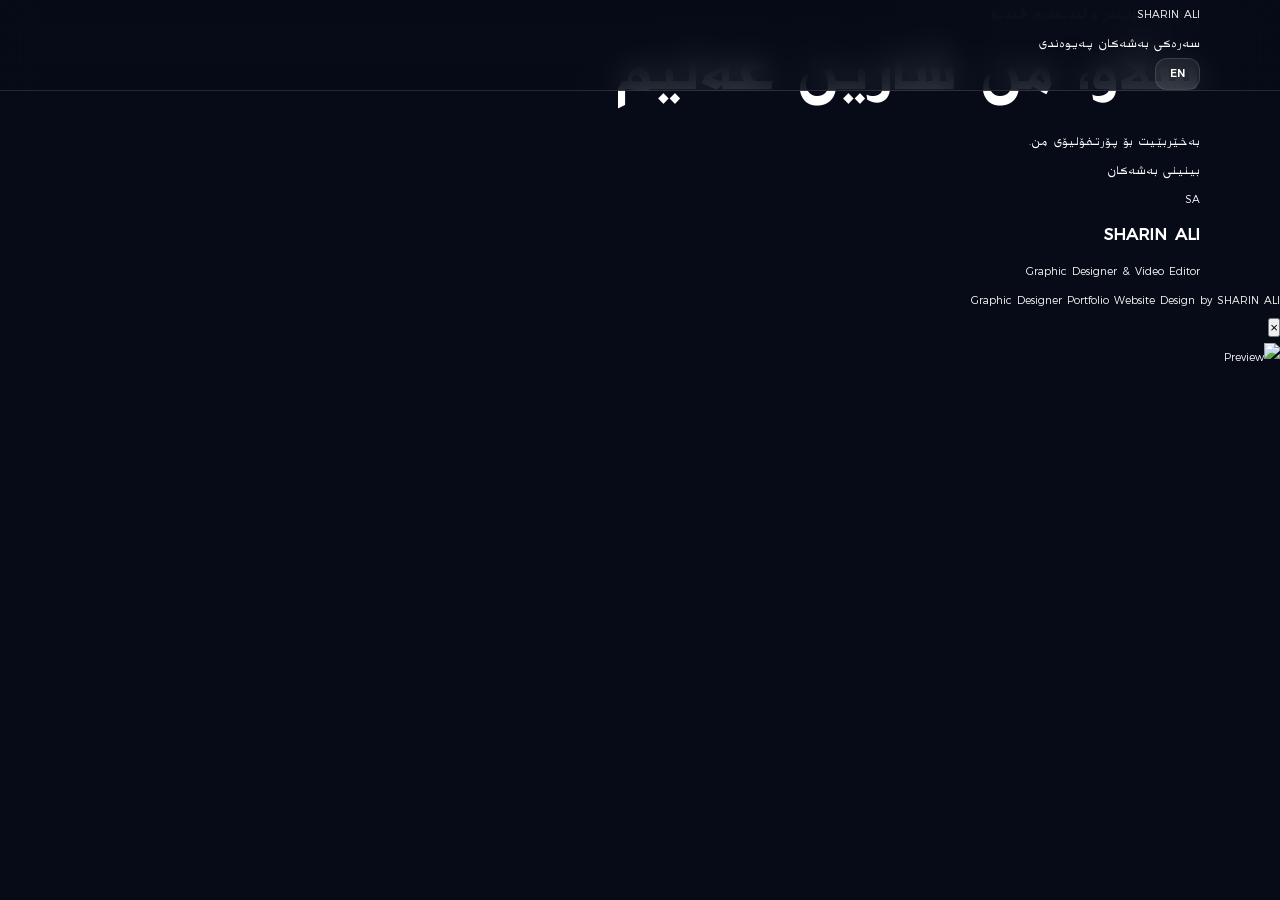
==== commit cf87041b: "Update index.html" ====
--- a/index.html
+++ b/index.html
@@ -3,356 +3,59 @@
 <head>
   <meta charset="UTF-8" />
   <meta name="viewport" content="width=device-width, initial-scale=1.0" />
-
-  <title>SHARIN ALI | Graphic Designer & Video Editor</title>
-
-  <meta name="description" content="Official portfolio website of SHARIN ALI, Graphic Designer, Photo Editor, and Video Editor." />
-  <meta name="keywords" content="SHARIN ALI, Graphic Designer, Video Editor, Photoshop, Portfolio, Kurdish Designer" />
-  <meta name="author" content="SHARIN ALI" />
-
-  <meta property="og:title" content="SHARIN ALI Portfolio" />
-  <meta property="og:description" content="Graphic Designer, Photo Editor, and Video Editor Portfolio." />
-  <meta property="og:type" content="website" />
-  <meta property="og:image" content="images/profile/profile.jpg" />
-
+  <title>SHARIN ALI | Portfolio</title>
+  <meta name="description" content="Portfolio website for SHARIN ALI, Graphic Designer and Video Editor." />
   <link rel="stylesheet" href="style.css" />
 </head>
-
 <body>
-
-  <div class="bg-blur bg-blur-one"></div>
-  <div class="bg-blur bg-blur-two"></div>
-
-  <!-- Header -->
   <header class="site-header">
-    <div class="container header-content">
-
-      <a href="#home" class="logo">
-        <span>SHARIN</span>
-        <strong>ALI</strong>
-      </a>
-
-      <nav class="nav-menu" id="navMenu">
-        <a href="#home" data-key="navHome">سەرەکی</a>
-        <a href="#about" data-key="navAbout">دەربارە</a>
-        <a href="#services" data-key="navServices">خزمەتگوزاری</a>
-        <a href="#portfolio" data-key="navPortfolio">کارەکان</a>
-        <a href="#testimonials" data-key="navTestimonials">ڕای کڕیاران</a>
-        <a href="#contact" data-key="navContact">پەیوەندی</a>
+    <div class="container header-inner">
+      <a href="#home" class="brand" id="brandName">SHARIN ALI</a>
+      <nav class="nav">
+        <a href="#home" id="navHome">سەرەکی</a>
+        <a href="#tabs" id="navTabs">بەشەکان</a>
+        <a href="#contact-area" id="navContact">پەیوەندی</a>
       </nav>
-
-      <div class="header-actions">
-        <button class="lang-btn" id="langBtn">EN</button>
-        <button class="menu-btn" id="menuBtn">☰</button>
-      </div>
-
+      <button class="lang-btn" id="langBtn" type="button">EN</button>
     </div>
   </header>
 
   <main>
-
-    <!-- Hero -->
-    <section class="hero-section" id="home">
-      <div class="container hero-content">
-
-        <div class="hero-text reveal">
-          <p class="hero-label" data-key="heroLabel">پۆرتفۆلیۆی دیزاینەر</p>
-
-          <h1>
-            <span data-key="heroTitle1">سڵاو، من</span>
-            <strong>SHARIN ALI</strong>
-          </h1>
-
-          <h2 data-key="heroTitle2">
-            گرافیک دیزاینەر، ئیدیتەری وێنە و ڤیدیۆ
-          </h2>
-
-          <p class="hero-description" data-key="heroDescription">
-            من یارمەتی براندەکان، پەیجەکان و کەسەکان دەدەم تا لە ڕێگەی دیزاینی جوان،
-            وێنەی پیشەیی و ڤیدیۆی کاریگەر، خۆیان بە شێوەیەکی پیشەیی‌تر پیشان بدەن.
-          </p>
-
-          <div class="hero-buttons">
-            <a href="#portfolio" class="primary-btn" data-key="viewWorks">بینینی کارەکانم</a>
-            <a href="#contact" class="secondary-btn" data-key="contactMe">پەیوەندیم پێوە بکە</a>
-          </div>
+    <section class="hero" id="home">
+      <div class="container hero-inner">
+        <div class="hero-text">
+          <p class="job" id="heroJob">گرافیک دیزاینەر و ئیدیتەری ڤیدیۆ</p>
+          <h1 id="heroTitle">سڵاو، من شارین عەلیم</h1>
+          <p id="heroDescription">بەخێربێیت بۆ پۆرتفۆلیۆی من.</p>
+          <a href="#tabs" class="main-btn" id="heroButton">بینینی بەشەکان</a>
         </div>
-
-        <div class="hero-visual reveal">
-          <div class="profile-card">
-            <img src="images/profile/profile.jpg" alt="SHARIN ALI Profile Photo" />
-            <div class="profile-info">
-              <h3>SHARIN ALI</h3>
-              <p data-key="profileRole">Graphic Designer & Video Editor</p>
-            </div>
-          </div>
+        <div class="hero-card">
+          <div class="avatar">SA</div>
+          <h2 id="cardName">SHARIN ALI</h2>
+          <p id="cardJob">Graphic Designer & Video Editor</p>
         </div>
-
       </div>
     </section>
 
-    <!-- About -->
-    <section class="section" id="about">
-      <div class="container split-content">
-
-        <div class="section-heading reveal">
-          <p class="section-label" data-key="aboutLabel">دەربارە</p>
-          <h2 data-key="aboutTitle">دەربارەی من</h2>
-        </div>
-
-        <div class="section-body reveal">
-          <p data-key="aboutText">
-            من شارین عەلیم، کارم لە بواری گرافیک دیزاین، ئیدیتی وێنە، فۆتۆشۆپ و مۆنتاژی ڤیدیۆیە.
-            ئامانجم ئەوەیە دیزاینێکی جوان، ڕوون و کاریگەر دروست بکەم کە پەیامی براند یان کەسەکە بەباشی بگەیەنێت.
-          </p>
-        </div>
-
+    <section class="tabs-section" id="tabs">
+      <div class="container">
+        <div class="tabs" id="tabButtons"></div>
+        <div class="tab-panel" id="tabPanel"></div>
       </div>
     </section>
 
-    <!-- Services -->
-    <section class="section dark-section" id="services">
+    <section class="contact-area" id="contact-area">
       <div class="container">
-
-        <div class="center-heading reveal">
-          <p class="section-label" data-key="servicesLabel">خزمەتگوزاری</p>
-          <h2 data-key="servicesTitle">چی دەتوانم بۆت بکەم؟</h2>
-        </div>
-
-        <div class="cards-grid">
-
-          <article class="service-card reveal">
-            <span>01</span>
-            <h3 data-key="service1Title">دیزاینی لۆگۆ</h3>
-            <p data-key="service1Text">دروستکردنی لۆگۆی جوان، پاک و تایبەت بۆ براند و پڕۆژەکان.</p>
-          </article>
-
-          <article class="service-card reveal">
-            <span>02</span>
-            <h3 data-key="service2Title">دیزاینی سۆشیال میدیا</h3>
-            <p data-key="service2Text">دیزاینی پۆست، ستۆری، ڕیکلام و کەمپەینی سۆشیال میدیا.</p>
-          </article>
-
-          <article class="service-card reveal">
-            <span>03</span>
-            <h3 data-key="service3Title">ئیدیتی وێنە</h3>
-            <p data-key="service3Text">جوانکردن، ڕێکخستن و دەستکاری پیشەیی وێنەکان.</p>
-          </article>
-
-          <article class="service-card reveal">
-            <span>04</span>
-            <h3 data-key="service4Title">مۆنتاژی ڤیدیۆ</h3>
-            <p data-key="service4Text">مۆنتاژ، ڕێکخستن، ڕەنگدانەوە و دروستکردنی ڤیدیۆی کاریگەر.</p>
-          </article>
-
-        </div>
-
+        <div class="simple-box" id="contactBox"></div>
       </div>
     </section>
-
-    <!-- Featured Project -->
-    <section class="section" id="featured">
-      <div class="container">
-
-        <div class="featured-card reveal">
-          <div class="featured-image">
-            <img src="images/portfolio/featured.jpg" alt="Featured Project" />
-          </div>
-
-          <div class="featured-info">
-            <p class="section-label" data-key="featuredLabel">کاری هەڵبژێردراو</p>
-            <h2 data-key="featuredTitle">Brand Identity Design</h2>
-            <p data-key="featuredText">
-              پڕۆژەیەکی تایبەت بۆ دروستکردنی ناسنامەی براند، لۆگۆ، ڕەنگ، پۆست و شێوازی بینراوی پەیج.
-            </p>
-            <a href="#portfolio" class="primary-btn" data-key="viewProject">بینینی پڕۆژە</a>
-          </div>
-        </div>
-
-      </div>
-    </section>
-
-    <!-- Portfolio -->
-    <section class="section dark-section" id="portfolio">
-      <div class="container">
-
-        <div class="center-heading reveal">
-          <p class="section-label" data-key="portfolioLabel">کارەکان</p>
-          <h2 data-key="portfolioTitle">پڕۆژە و دیزاینەکانم</h2>
-        </div>
-
-        <div class="portfolio-controls reveal">
-          <input type="text" id="projectSearch" placeholder="گەڕان بۆ پڕۆژە..." />
-
-          <div class="filter-buttons">
-            <button class="filter-btn active" data-filter="all">All</button>
-            <button class="filter-btn" data-filter="logo">Logo</button>
-            <button class="filter-btn" data-filter="branding">Branding</button>
-            <button class="filter-btn" data-filter="social">Social Media</button>
-            <button class="filter-btn" data-filter="photo">Photo Editing</button>
-            <button class="filter-btn" data-filter="video">Video Editing</button>
-          </div>
-        </div>
-
-        <div class="portfolio-grid" id="portfolioGrid">
-
-          <article class="portfolio-card reveal" data-category="logo" data-title="Logo Design">
-            <img src="images/portfolio/work-1.jpg" alt="Logo Design" />
-            <div class="portfolio-overlay">
-              <span>Logo</span>
-              <h3>Logo Design</h3>
-              <button class="view-btn">View Project</button>
-            </div>
-          </article>
-
-          <article class="portfolio-card reveal" data-category="social" data-title="Social Media Design">
-            <img src="images/portfolio/work-2.jpg" alt="Social Media Design" />
-            <div class="portfolio-overlay">
-              <span>Social Media</span>
-              <h3>Social Media Design</h3>
-              <button class="view-btn">View Project</button>
-            </div>
-          </article>
-
-          <article class="portfolio-card reveal" data-category="photo" data-title="Photo Editing">
-            <img src="images/portfolio/work-3.jpg" alt="Photo Editing" />
-            <div class="portfolio-overlay">
-              <span>Photo Editing</span>
-              <h3>Photo Editing</h3>
-              <button class="view-btn">View Project</button>
-            </div>
-          </article>
-
-          <article class="portfolio-card reveal" data-category="video" data-title="Video Editing">
-            <img src="images/portfolio/work-4.jpg" alt="Video Editing" />
-            <div class="portfolio-overlay">
-              <span>Video Editing</span>
-              <h3>Video Editing</h3>
-              <button class="view-btn">▶ Play Video</button>
-            </div>
-          </article>
-
-        </div>
-
-      </div>
-    </section>
-
-    <!-- Skills -->
-    <section class="section" id="skills">
-      <div class="container">
-
-        <div class="center-heading reveal">
-          <p class="section-label" data-key="skillsLabel">شارەزایی</p>
-          <h2 data-key="skillsTitle">بەرنامە و ئامرازەکان</h2>
-        </div>
-
-        <div class="skills-list reveal">
-          <span>Adobe Photoshop</span>
-          <span>Adobe Illustrator</span>
-          <span>Adobe Premiere Pro</span>
-          <span>Adobe After Effects</span>
-          <span>Canva</span>
-          <span>CapCut</span>
-        </div>
-
-      </div>
-    </section>
-
-    <!-- Statistics -->
-    <section class="stats-section">
-      <div class="container stats-grid">
-
-        <div class="stat-card reveal">
-          <strong>250+</strong>
-          <span data-key="statProjects">پڕۆژە</span>
-        </div>
-
-        <div class="stat-card reveal">
-          <strong>120+</strong>
-          <span data-key="statClients">کڕیار</span>
-        </div>
-
-        <div class="stat-card reveal">
-          <strong>7+</strong>
-          <span data-key="statYears">ساڵ ئەزموون</span>
-        </div>
-
-        <div class="stat-card reveal">
-          <strong>100%</strong>
-          <span data-key="statSatisfaction">ڕازیبوونی کڕیار</span>
-        </div>
-
-      </div>
-    </section>
-
-    <!-- Testimonials -->
-    <section class="section dark-section" id="testimonials">
-      <div class="container">
-
-        <div class="center-heading reveal">
-          <p class="section-label" data-key="testimonialsLabel">ڕای کڕیاران</p>
-          <h2 data-key="testimonialsTitle">کڕیاران چی دەڵێن؟</h2>
-        </div>
-
-        <div class="testimonials-grid">
-
-          <article class="testimonial-card reveal">
-            <div class="stars">★★★★★</div>
-            <p data-key="testimonial1Text">
-              کارەکە زۆر پیشەیی و جوان بوو، دیزاینەکان بە خێرایی و بە کوالیتی بەرز تەواو کران.
-            </p>
-            <h3>Ahmed</h3>
-            <span>Business Owner</span>
-          </article>
-
-          <article class="testimonial-card reveal">
-            <div class="stars">★★★★★</div>
-            <p data-key="testimonial2Text">
-              وێنە و ڤیدیۆکانمان دوای ئیدیت زۆر باشتر دەرکەوتن، بەڕاستی کاری جوانە.
-            </p>
-            <h3>Lana</h3>
-            <span>Content Creator</span>
-          </article>
-
-        </div>
-
-      </div>
-    </section>
-
-    <!-- CTA / Contact -->
-    <section class="section contact-section" id="contact">
-      <div class="container contact-box reveal">
-
-        <p class="section-label" data-key="contactLabel">پەیوەندی</p>
-        <h2 data-key="contactTitle">ئامادەیت پڕۆژەیەک دەست پێبکەین؟</h2>
-        <p data-key="contactText">
-          بۆ داواکاری کار، ڕیکلام، دیزاین، ئیدیتی وێنە یان ڤیدیۆ، دەتوانیت ڕاستەوخۆ پەیوەندی بکەیت.
-        </p>
-
-        <div class="contact-links">
-          <a href="#" data-key="whatsapp">WhatsApp</a>
-          <a href="#" data-key="instagram">Instagram</a>
-          <a href="#" data-key="facebook">Facebook</a>
-          <a href="#" data-key="email">Email</a>
-        </div>
-
-      </div>
-    </section>
-
   </main>
 
-  <!-- Footer -->
-  <footer class="site-footer">
-    <p>
-      Graphic Designer Portfolio Website Design by
-      <strong>SHARIN ALI</strong>
-    </p>
-  </footer>
+  <footer class="footer" id="footerText">Graphic Designer Portfolio Website Design by SHARIN ALI</footer>
 
-  <!-- Lightbox -->
   <div class="lightbox" id="lightbox">
-    <button class="lightbox-close" id="lightboxClose">×</button>
-    <img id="lightboxImage" src="" alt="Portfolio Preview" />
+    <button id="closeLightbox" type="button">×</button>
+    <img id="lightboxImg" alt="Preview" />
   </div>
 
   <script src="script.js"></script>
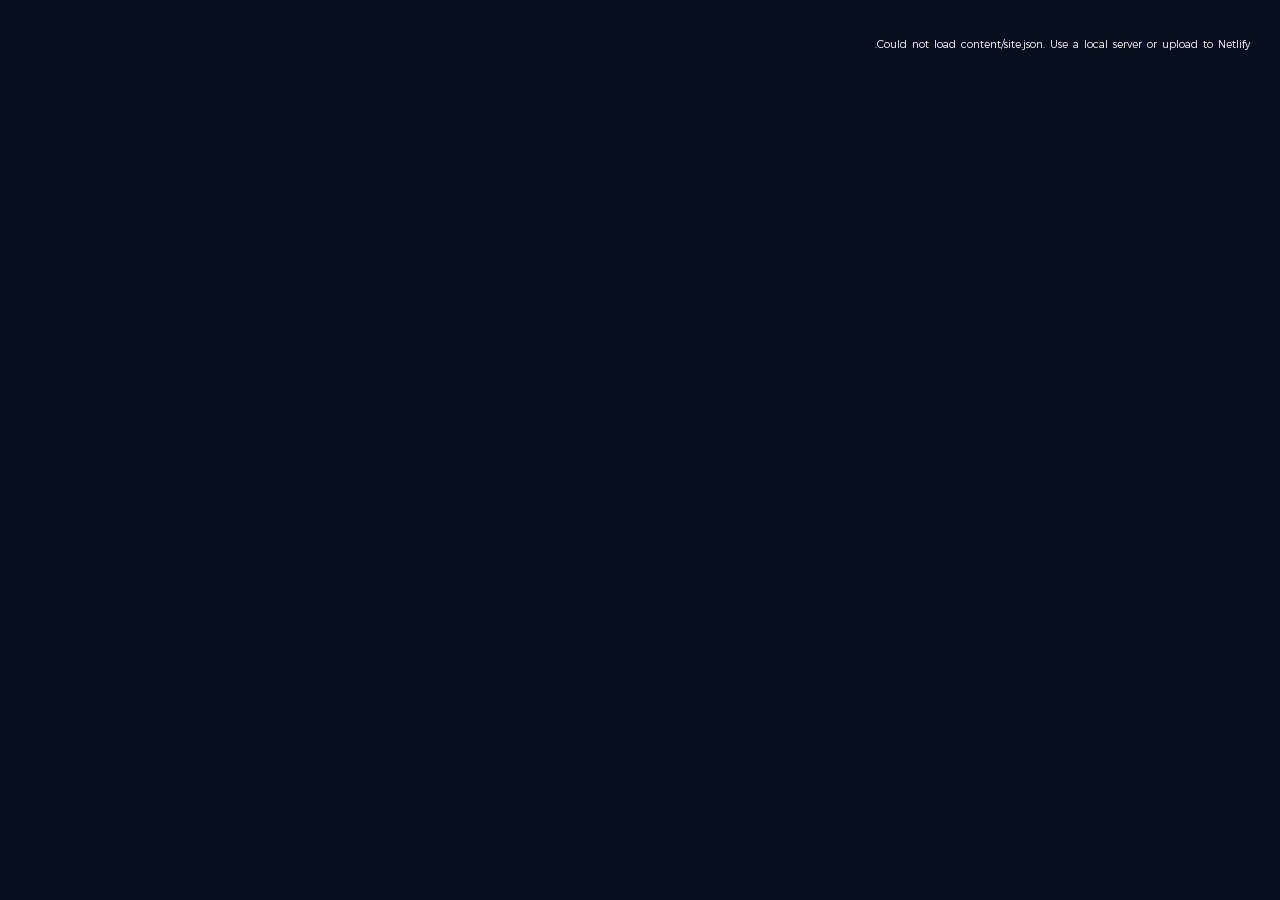
==== commit 8e613578: "Change brand name and update hero section text Updated the brand name and language button to Kurdish" ====
--- a/index.html
+++ b/index.html
@@ -10,13 +10,13 @@
 <body>
   <header class="site-header">
     <div class="container header-inner">
-      <a href="#home" class="brand" id="brandName">SHARIN ALI</a>
+      <a href="#home" class="brand" id="brandName">شارین عەلی</a>
       <nav class="nav">
         <a href="#home" id="navHome">سەرەکی</a>
         <a href="#tabs" id="navTabs">بەشەکان</a>
         <a href="#contact-area" id="navContact">پەیوەندی</a>
       </nav>
-      <button class="lang-btn" id="langBtn" type="button">EN</button>
+      <button class="lang-btn" id="langBtn" type="button">کوردی</button>
     </div>
   </header>
 
@@ -24,10 +24,10 @@
     <section class="hero" id="home">
       <div class="container hero-inner">
         <div class="hero-text">
-          <p class="job" id="heroJob">گرافیک دیزاینەر و ئیدیتەری ڤیدیۆ</p>
+          <!-- job لابرا -->
           <h1 id="heroTitle">سڵاو، من شارین عەلیم</h1>
-          <p id="heroDescription">بەخێربێیت بۆ پۆرتفۆلیۆی من.</p>
-          <a href="#tabs" class="main-btn" id="heroButton">بینینی بەشەکان</a>
+          <p id="heroDescription">بەخێربێیت بۆ پۆرتفۆلیۆی من. لێرە دەتوانیت زانیارییەکانم، ئەزموونم، دیزاینی وێنەکانم و پڕۆژەی ڤیدیۆکانم ببینیت.</p>
+          <!-- دوگمەی بینینی بەشەکان لابرا -->
         </div>
         <div class="hero-card">
           <div class="avatar">SA</div>
--- a/style.css
+++ b/style.css
@@ -1,500 +1 @@
-/* ===============================
-   Fonts
-================================ */
-@font-face {
-  font-family: "K24Bold";
-  src: url("fonts/K24KurdishBold-Bold.ttf") format("truetype");
-}
-
-@font-face {
-  font-family: "K24Light";
-  src: url("fonts/K24KurdishLight-Light.ttf") format("truetype");
-}
-
-/* ===============================
-   Global
-================================ */
-:root {
-  --bg-main: #070b18;
-  --bg-second: #0d1326;
-  --card-bg: rgba(255, 255, 255, 0.07);
-  --text-main: #ffffff;
-  --text-muted: #b9bfd3;
-  --accent: #d7a84f;
-  --accent-soft: rgba(215, 168, 79, 0.18);
-  --border: rgba(255, 255, 255, 0.12);
-}
-
-* {
-  margin: 0;
-  padding: 0;
-  box-sizing: border-box;
-}
-
-html {
-  scroll-behavior: smooth;
-}
-
-body {
-  font-family: "K24Light", Arial, sans-serif;
-  background: var(--bg-main);
-  color: var(--text-main);
-  line-height: 1.8;
-  overflow-x: hidden;
-}
-
-body[dir="ltr"] {
-  font-family: Arial, sans-serif;
-}
-
-a {
-  text-decoration: none;
-  color: inherit;
-}
-
-img {
-  max-width: 100%;
-  display: block;
-}
-
-.container {
-  width: min(1120px, 92%);
-  margin: auto;
-}
-
-/* ===============================
-   Header
-================================ */
-.site-header {
-  position: fixed;
-  top: 0;
-  left: 0;
-  width: 100%;
-  z-index: 999;
-  background: rgba(7, 11, 24, 0.82);
-  backdrop-filter: blur(16px);
-  border-bottom: 1px solid var(--border);
-}
-
-.header-content {
-  height: 76px;
-  display: flex;
-  align-items: center;
-  justify-content: space-between;
-}
-
-.logo {
-  font-family: "K24Bold", Arial, sans-serif;
-  font-size: 22px;
-  color: var(--accent);
-  letter-spacing: 1px;
-}
-
-.nav-menu {
-  display: flex;
-  align-items: center;
-  gap: 28px;
-}
-
-.nav-menu a {
-  color: var(--text-muted);
-  font-size: 15px;
-  transition: 0.3s;
-}
-
-.nav-menu a:hover {
-  color: var(--accent);
-}
-
-.header-actions {
-  display: flex;
-  align-items: center;
-  gap: 10px;
-}
-
-.lang-btn,
-.menu-btn {
-  border: 1px solid var(--border);
-  background: var(--card-bg);
-  color: var(--text-main);
-  border-radius: 12px;
-  cursor: pointer;
-}
-
-.lang-btn {
-  padding: 8px 14px;
-  font-family: "K24Bold", Arial, sans-serif;
-}
-
-.menu-btn {
-  display: none;
-  width: 42px;
-  height: 42px;
-  font-size: 22px;
-}
-
-/* ===============================
-   Hero
-================================ */
-.hero-section {
-  min-height: 100vh;
-  padding-top: 120px;
-  display: flex;
-  align-items: center;
-  background:
-    radial-gradient(circle at top right, rgba(215, 168, 79, 0.22), transparent 35%),
-    radial-gradient(circle at bottom left, rgba(120, 90, 255, 0.18), transparent 35%);
-}
-
-.hero-content {
-  display: grid;
-  grid-template-columns: 1.1fr 0.9fr;
-  align-items: center;
-  gap: 50px;
-}
-
-.hero-label {
-  display: inline-block;
-  padding: 7px 16px;
-  margin-bottom: 18px;
-  border-radius: 999px;
-  background: var(--accent-soft);
-  color: var(--accent);
-  font-family: "K24Bold", Arial, sans-serif;
-  font-size: 14px;
-}
-
-.hero-text h1 {
-  font-family: "K24Bold", Arial, sans-serif;
-  font-size: clamp(36px, 6vw, 72px);
-  line-height: 1.2;
-  margin-bottom: 12px;
-}
-
-.hero-text h1 strong {
-  color: var(--accent);
-  display: block;
-}
-
-.hero-text h2 {
-  font-family: "K24Bold", Arial, sans-serif;
-  font-size: clamp(22px, 3vw, 34px);
-  color: var(--text-main);
-  margin-bottom: 18px;
-}
-
-.hero-description {
-  color: var(--text-muted);
-  max-width: 620px;
-  font-size: 17px;
-}
-
-.hero-buttons {
-  display: flex;
-  flex-wrap: wrap;
-  gap: 14px;
-  margin-top: 30px;
-}
-
-.primary-btn,
-.secondary-btn {
-  padding: 13px 24px;
-  border-radius: 16px;
-  font-family: "K24Bold", Arial, sans-serif;
-  transition: 0.3s;
-}
-
-.primary-btn {
-  background: var(--accent);
-  color: #111;
-}
-
-.secondary-btn {
-  border: 1px solid var(--border);
-  color: var(--text-main);
-  background: var(--card-bg);
-}
-
-.primary-btn:hover,
-.secondary-btn:hover {
-  transform: translateY(-3px);
-}
-
-.hero-image {
-  padding: 16px;
-  border-radius: 34px;
-  background: var(--card-bg);
-  border: 1px solid var(--border);
-  box-shadow: 0 20px 70px rgba(0, 0, 0, 0.35);
-}
-
-.hero-image img {
-  width: 100%;
-  aspect-ratio: 1 / 1.15;
-  object-fit: cover;
-  border-radius: 26px;
-}
-
-/* ===============================
-   Sections
-================================ */
-.section {
-  padding: 95px 0;
-}
-
-.dark-section {
-  background: var(--bg-second);
-}
-
-.section-title {
-  font-family: "K24Bold", Arial, sans-serif;
-  font-size: clamp(28px, 4vw, 44px);
-  margin-bottom: 22px;
-  color: var(--accent);
-}
-
-.section-text {
-  color: var(--text-muted);
-  font-size: 17px;
-  max-width: 850px;
-}
-
-/* ===============================
-   Services
-================================ */
-.cards-grid {
-  display: grid;
-  grid-template-columns: repeat(4, 1fr);
-  gap: 20px;
-  margin-top: 34px;
-}
-
-.service-card {
-  padding: 26px;
-  border-radius: 24px;
-  background: var(--card-bg);
-  border: 1px solid var(--border);
-  transition: 0.3s;
-}
-
-.service-card:hover {
-  transform: translateY(-6px);
-  border-color: var(--accent);
-}
-
-.service-card h3 {
-  font-family: "K24Bold", Arial, sans-serif;
-  font-size: 20px;
-  margin-bottom: 12px;
-}
-
-.service-card p {
-  color: var(--text-muted);
-  font-size: 15px;
-}
-
-/* ===============================
-   Portfolio
-================================ */
-.portfolio-grid {
-  display: grid;
-  grid-template-columns: repeat(4, 1fr);
-  gap: 18px;
-  margin-top: 34px;
-}
-
-.portfolio-item {
-  border-radius: 24px;
-  overflow: hidden;
-  background: var(--card-bg);
-  border: 1px solid var(--border);
-}
-
-.portfolio-item img {
-  width: 100%;
-  height: 250px;
-  object-fit: cover;
-  transition: 0.4s;
-}
-
-.portfolio-item:hover img {
-  transform: scale(1.08);
-}
-
-/* ===============================
-   Skills
-================================ */
-.skills-list {
-  display: flex;
-  flex-wrap: wrap;
-  gap: 14px;
-  margin-top: 30px;
-}
-
-.skills-list span {
-  padding: 12px 18px;
-  border-radius: 999px;
-  background: var(--card-bg);
-  border: 1px solid var(--border);
-  color: var(--text-muted);
-}
-
-/* ===============================
-   Contact
-================================ */
-.contact-links {
-  display: flex;
-  flex-wrap: wrap;
-  gap: 14px;
-  margin-top: 28px;
-}
-
-.contact-links a {
-  padding: 13px 22px;
-  border-radius: 16px;
-  background: var(--card-bg);
-  border: 1px solid var(--border);
-  color: var(--text-main);
-  font-family: "K24Bold", Arial, sans-serif;
-  transition: 0.3s;
-}
-
-.contact-links a:hover {
-  background: var(--accent);
-  color: #111;
-}
-
-/* ===============================
-   Footer
-================================ */
-.site-footer {
-  padding: 28px 15px;
-  text-align: center;
-  border-top: 1px solid var(--border);
-  color: var(--text-muted);
-  background: #050815;
-}
-
-.site-footer strong {
-  color: var(--accent);
-  font-family: "K24Bold", Arial, sans-serif;
-}
-
-/* ===============================
-   Tablet
-================================ */
-@media (max-width: 1024px) {
-  .hero-content {
-    grid-template-columns: 1fr;
-    text-align: center;
-  }
-
-  .hero-description {
-    margin: auto;
-  }
-
-  .hero-buttons {
-    justify-content: center;
-  }
-
-  .hero-image {
-    max-width: 430px;
-    margin: auto;
-  }
-
-  .cards-grid {
-    grid-template-columns: repeat(2, 1fr);
-  }
-
-  .portfolio-grid {
-    grid-template-columns: repeat(2, 1fr);
-  }
-}
-
-/* ===============================
-   Mobile
-================================ */
-@media (max-width: 768px) {
-  .header-content {
-    height: 68px;
-  }
-
-  .menu-btn {
-    display: block;
-  }
-
-  .nav-menu {
-    position: fixed;
-    top: 68px;
-    left: 4%;
-    right: 4%;
-    display: none;
-    flex-direction: column;
-    gap: 0;
-    padding: 14px;
-    border-radius: 0 0 24px 24px;
-    background: rgba(13, 19, 38, 0.96);
-    border: 1px solid var(--border);
-  }
-
-  .nav-menu.active {
-    display: flex;
-  }
-
-  .nav-menu a {
-    width: 100%;
-    padding: 14px;
-    text-align: center;
-    border-bottom: 1px solid var(--border);
-  }
-
-  .nav-menu a:last-child {
-    border-bottom: none;
-  }
-
-  .hero-section {
-    padding-top: 105px;
-    min-height: auto;
-    padding-bottom: 70px;
-  }
-
-  .cards-grid,
-  .portfolio-grid {
-    grid-template-columns: 1fr;
-  }
-
-  .portfolio-item img {
-    height: 310px;
-  }
-
-  .section {
-    padding: 70px 0;
-  }
-}
-
-/* ===============================
-   Small Mobile
-================================ */
-@media (max-width: 420px) {
-  .logo {
-    font-size: 18px;
-  }
-
-  .lang-btn {
-    padding: 7px 11px;
-  }
-
-  .hero-buttons {
-    flex-direction: column;
-  }
-
-  .primary-btn,
-  .secondary-btn {
-    width: 100%;
-    text-align: center;
-  }
-
-  .portfolio-item img {
-    height: 260px;
-  }
-}
+@font-face{font-family:K24Bold;src:url("fonts/K24KurdishBold-Bold.ttf")}@font-face{font-family:K24Light;src:url("fonts/K24KurdishLight-Light.ttf")}*{box-sizing:border-box;margin:0;padding:0}html{scroll-behavior:smooth}body{font-family:K24Light,Arial,sans-serif;background:#08101f;color:#fff;line-height:1.8}body[dir=ltr]{font-family:Arial,sans-serif}.container{width:min(1100px,92%);margin:auto}a{text-decoration:none;color:inherit}.site-header{position:sticky;top:0;z-index:10;background:rgba(8,16,31,.9);backdrop-filter:blur(14px);border-bottom:1px solid rgba(255,255,255,.1)}.header-inner{height:72px;display:flex;align-items:center;justify-content:space-between;gap:14px}.brand{font-family:K24Bold,Arial,sans-serif;color:#d7a84f;font-size:22px}.nav{display:flex;gap:24px;color:#cbd5e1}.nav a:hover{color:#d7a84f}.lang-btn,.main-btn{border:0;border-radius:14px;background:#d7a84f;color:#111;font-family:K24Bold,Arial,sans-serif;cursor:pointer}.lang-btn{padding:8px 14px}.hero{padding:90px 0;background:radial-gradient(circle at top right,rgba(215,168,79,.25),transparent 35%),#08101f}.hero-inner{display:grid;grid-template-columns:1.3fr .7fr;gap:32px;align-items:center}.job{color:#d7a84f;font-family:K24Bold,Arial,sans-serif}.hero h1{font-family:K24Bold,Arial,sans-serif;font-size:clamp(34px,6vw,68px);margin:10px 0}.hero p{color:#cbd5e1}.main-btn{display:inline-block;margin-top:24px;padding:12px 24px}.hero-card,.simple-box,.tab-panel{background:rgba(255,255,255,.07);border:1px solid rgba(255,255,255,.12);border-radius:26px;box-shadow:0 18px 45px rgba(0,0,0,.25)}.hero-card{text-align:center;padding:38px}.avatar{width:130px;height:130px;margin:0 auto 18px;border-radius:50%;display:grid;place-items:center;background:#d7a84f;color:#111;font-family:Arial,sans-serif;font-size:42px;font-weight:700}.hero-card h2{color:#d7a84f}.tabs-section{padding:60px 0}.tabs{display:flex;gap:10px;flex-wrap:wrap;margin-bottom:18px}.tab-btn{border:1px solid rgba(255,255,255,.12);background:rgba(255,255,255,.07);color:#fff;border-radius:14px;padding:10px 16px;cursor:pointer;font-family:K24Bold,Arial,sans-serif}.tab-btn.active{background:#d7a84f;color:#111}.tab-panel{padding:26px;min-height:220px}.tab-panel h2{font-family:K24Bold,Arial,sans-serif;color:#d7a84f;margin-bottom:12px}.tab-panel p{white-space:pre-line;color:#dbe4f0}.gallery{display:grid;grid-template-columns:repeat(3,1fr);gap:14px;margin-top:18px}.gallery-item{background:rgba(255,255,255,.06);border-radius:18px;overflow:hidden;cursor:pointer}.gallery-item img{width:100%;height:210px;object-fit:cover;background:#172033}.gallery-item span{display:block;padding:10px}.video-list,.contact-list{display:grid;gap:10px;margin-top:16px}.video-list a,.contact-list a{padding:12px 14px;border-radius:14px;background:rgba(255,255,255,.08);border:1px solid rgba(255,255,255,.1)}.contact-area{padding-bottom:60px}.simple-box{padding:24px}.footer{text-align:center;padding:24px 14px;background:#050914;color:#cbd5e1;border-top:1px solid rgba(255,255,255,.1)}.lightbox{position:fixed;inset:0;background:rgba(0,0,0,.85);display:none;align-items:center;justify-content:center;z-index:99;padding:20px}.lightbox.active{display:flex}.lightbox img{max-width:92%;max-height:85vh;border-radius:16px}.lightbox button{position:absolute;top:18px;right:22px;width:44px;height:44px;border:0;border-radius:50%;font-size:32px;cursor:pointer}@media(max-width:800px){.nav{display:none}.hero-inner{grid-template-columns:1fr;text-align:center}.gallery{grid-template-columns:1fr}.hero{padding:60px 0}.header-inner{height:64px}.brand{font-size:18px}}
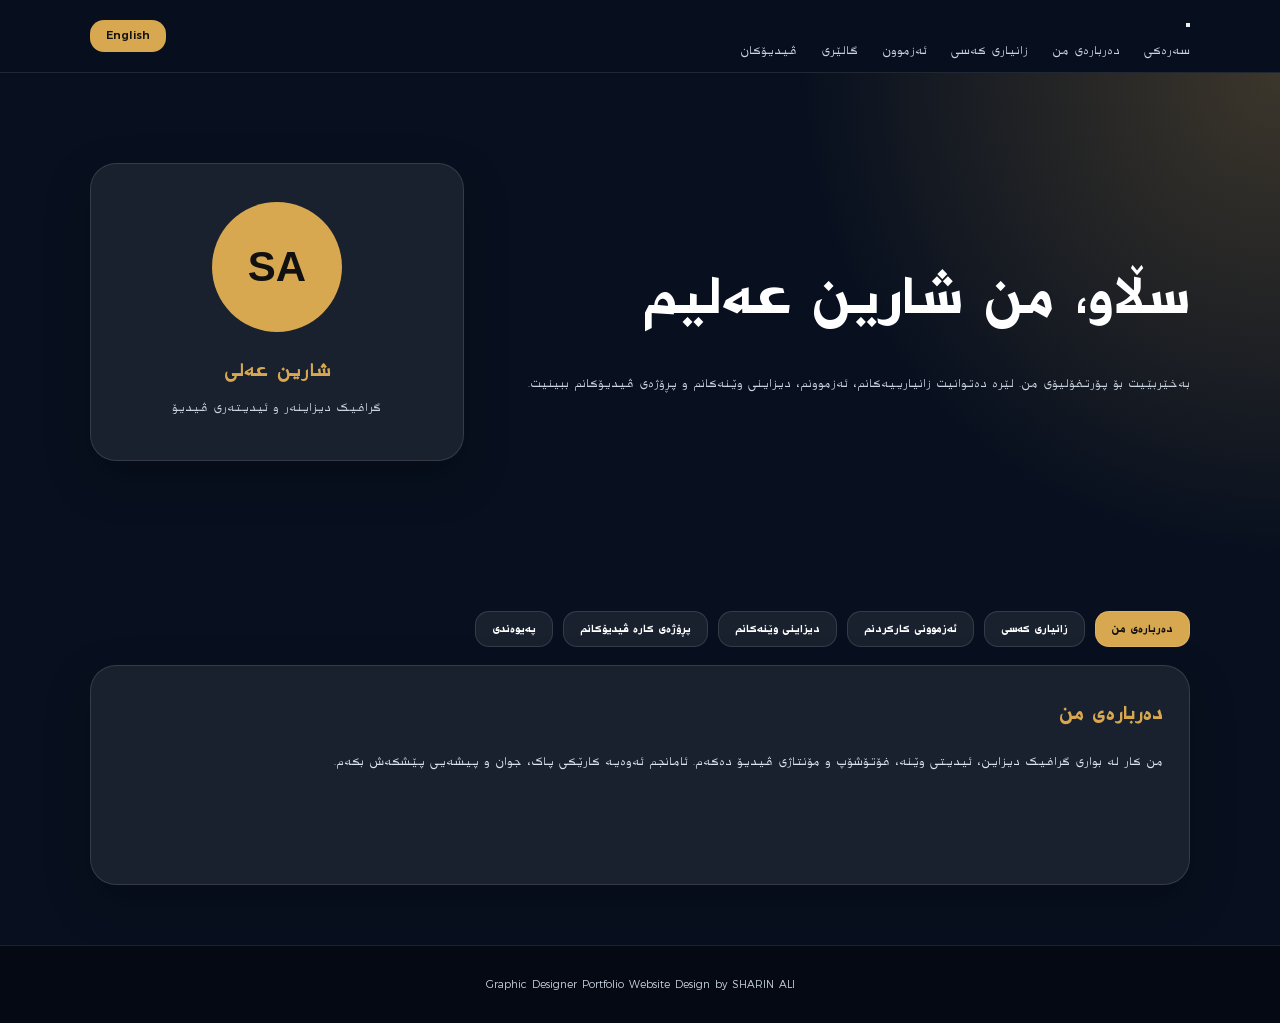
==== commit f893ce9e: "Refactor header and navigation structure in index.html" ====
--- a/index.html
+++ b/index.html
@@ -8,15 +8,25 @@
   <link rel="stylesheet" href="style.css" />
 </head>
 <body>
+  <!-- هێدەر -->
   <header class="site-header">
     <div class="container header-inner">
-      <a href="#home" class="brand" id="brandName">شارین عەلی</a>
-      <nav class="nav">
-        <a href="#home" id="navHome">سەرەکی</a>
-        <a href="#tabs" id="navTabs">بەشەکان</a>
-        <a href="#contact-area" id="navContact">پەیوەندی</a>
-      </nav>
-      <button class="lang-btn" id="langBtn" type="button">کوردی</button>
+      <div class="header-left">
+        <button class="menu-toggle" id="menuToggle" aria-label="Menu">
+          <span></span>
+          <span></span>
+          <span></span>
+        </button>
+        <nav class="nav" id="mainNav">
+          <a href="#home" id="navHome">سەرەکی</a>
+          <a href="#about" id="navAbout">دەربارەی من</a>
+          <a href="#personal" id="navPersonal">زانیاری کەسی</a>
+          <a href="#experience" id="navExperience">ئەزموون</a>
+          <a href="#photos" id="navPhotos">گالێری</a>
+          <a href="#videos" id="navVideos">ڤیدیۆکان</a>
+        </nav>
+      </div>
+      <button class="lang-btn" id="langBtn" type="button">English</button>
     </div>
   </header>
 
@@ -24,29 +34,21 @@
     <section class="hero" id="home">
       <div class="container hero-inner">
         <div class="hero-text">
-          <!-- job لابرا -->
           <h1 id="heroTitle">سڵاو، من شارین عەلیم</h1>
           <p id="heroDescription">بەخێربێیت بۆ پۆرتفۆلیۆی من. لێرە دەتوانیت زانیارییەکانم، ئەزموونم، دیزاینی وێنەکانم و پڕۆژەی ڤیدیۆکانم ببینیت.</p>
-          <!-- دوگمەی بینینی بەشەکان لابرا -->
         </div>
         <div class="hero-card">
           <div class="avatar">SA</div>
-          <h2 id="cardName">SHARIN ALI</h2>
-          <p id="cardJob">Graphic Designer & Video Editor</p>
+          <h2 id="cardName">شارین عەلی</h2>
+          <p id="cardJob">گرافیک دیزاینەر و ئیدیتەری ڤیدیۆ</p>
         </div>
       </div>
     </section>
 
-    <section class="tabs-section" id="tabs">
+    <section class="tabs-section" id="about">
       <div class="container">
         <div class="tabs" id="tabButtons"></div>
         <div class="tab-panel" id="tabPanel"></div>
-      </div>
-    </section>
-
-    <section class="contact-area" id="contact-area">
-      <div class="container">
-        <div class="simple-box" id="contactBox"></div>
       </div>
     </section>
   </main>
--- a/style.css
+++ b/style.css
@@ -1 +1,6 @@
-@font-face{font-family:K24Bold;src:url("fonts/K24KurdishBold-Bold.ttf")}@font-face{font-family:K24Light;src:url("fonts/K24KurdishLight-Light.ttf")}*{box-sizing:border-box;margin:0;padding:0}html{scroll-behavior:smooth}body{font-family:K24Light,Arial,sans-serif;background:#08101f;color:#fff;line-height:1.8}body[dir=ltr]{font-family:Arial,sans-serif}.container{width:min(1100px,92%);margin:auto}a{text-decoration:none;color:inherit}.site-header{position:sticky;top:0;z-index:10;background:rgba(8,16,31,.9);backdrop-filter:blur(14px);border-bottom:1px solid rgba(255,255,255,.1)}.header-inner{height:72px;display:flex;align-items:center;justify-content:space-between;gap:14px}.brand{font-family:K24Bold,Arial,sans-serif;color:#d7a84f;font-size:22px}.nav{display:flex;gap:24px;color:#cbd5e1}.nav a:hover{color:#d7a84f}.lang-btn,.main-btn{border:0;border-radius:14px;background:#d7a84f;color:#111;font-family:K24Bold,Arial,sans-serif;cursor:pointer}.lang-btn{padding:8px 14px}.hero{padding:90px 0;background:radial-gradient(circle at top right,rgba(215,168,79,.25),transparent 35%),#08101f}.hero-inner{display:grid;grid-template-columns:1.3fr .7fr;gap:32px;align-items:center}.job{color:#d7a84f;font-family:K24Bold,Arial,sans-serif}.hero h1{font-family:K24Bold,Arial,sans-serif;font-size:clamp(34px,6vw,68px);margin:10px 0}.hero p{color:#cbd5e1}.main-btn{display:inline-block;margin-top:24px;padding:12px 24px}.hero-card,.simple-box,.tab-panel{background:rgba(255,255,255,.07);border:1px solid rgba(255,255,255,.12);border-radius:26px;box-shadow:0 18px 45px rgba(0,0,0,.25)}.hero-card{text-align:center;padding:38px}.avatar{width:130px;height:130px;margin:0 auto 18px;border-radius:50%;display:grid;place-items:center;background:#d7a84f;color:#111;font-family:Arial,sans-serif;font-size:42px;font-weight:700}.hero-card h2{color:#d7a84f}.tabs-section{padding:60px 0}.tabs{display:flex;gap:10px;flex-wrap:wrap;margin-bottom:18px}.tab-btn{border:1px solid rgba(255,255,255,.12);background:rgba(255,255,255,.07);color:#fff;border-radius:14px;padding:10px 16px;cursor:pointer;font-family:K24Bold,Arial,sans-serif}.tab-btn.active{background:#d7a84f;color:#111}.tab-panel{padding:26px;min-height:220px}.tab-panel h2{font-family:K24Bold,Arial,sans-serif;color:#d7a84f;margin-bottom:12px}.tab-panel p{white-space:pre-line;color:#dbe4f0}.gallery{display:grid;grid-template-columns:repeat(3,1fr);gap:14px;margin-top:18px}.gallery-item{background:rgba(255,255,255,.06);border-radius:18px;overflow:hidden;cursor:pointer}.gallery-item img{width:100%;height:210px;object-fit:cover;background:#172033}.gallery-item span{display:block;padding:10px}.video-list,.contact-list{display:grid;gap:10px;margin-top:16px}.video-list a,.contact-list a{padding:12px 14px;border-radius:14px;background:rgba(255,255,255,.08);border:1px solid rgba(255,255,255,.1)}.contact-area{padding-bottom:60px}.simple-box{padding:24px}.footer{text-align:center;padding:24px 14px;background:#050914;color:#cbd5e1;border-top:1px solid rgba(255,255,255,.1)}.lightbox{position:fixed;inset:0;background:rgba(0,0,0,.85);display:none;align-items:center;justify-content:center;z-index:99;padding:20px}.lightbox.active{display:flex}.lightbox img{max-width:92%;max-height:85vh;border-radius:16px}.lightbox button{position:absolute;top:18px;right:22px;width:44px;height:44px;border:0;border-radius:50%;font-size:32px;cursor:pointer}@media(max-width:800px){.nav{display:none}.hero-inner{grid-template-columns:1fr;text-align:center}.gallery{grid-template-columns:1fr}.hero{padding:60px 0}.header-inner{height:64px}.brand{font-size:18px}}
+@font-face{font-family:K24Bold;src:url("fonts/K24KurdishBold-Bold.ttf")}@font-face{font-family:K24Light;src:url("fonts/K24KurdishLight-Light.ttf")}*{box-sizing:border-box;margin:0;padding:0}html{scroll-behavior:smooth}body{font-family:K24Light,Arial,sans-serif;background:#08101f;color:#fff;line-height:1.8}body[dir=ltr]{font-family:Arial,sans-serif}.container{width:min(1100px,92%);margin:auto}a{text-decoration:none;color:inherit}
+
+/* ستایلی نوێ بۆ دوگمەی زمان لە سەرەوە */
+.lang-header{position:sticky;top:0;z-index:10;background:rgba(8,16,31,.9);backdrop-filter:blur(14px);border-bottom:1px solid rgba(255,255,255,.1);padding:12px 20px;display:flex;justify-content:flex-end;align-items:center}
+
+.site-header{position:sticky;top:0;z-index:10;background:rgba(8,16,31,.9);backdrop-filter:blur(14px);border-bottom:1px solid rgba(255,255,255,.1)}.header-inner{height:72px;display:flex;align-items:center;justify-content:space-between;gap:14px}.brand{font-family:K24Bold,Arial,sans-serif;color:#d7a84f;font-size:22px;font-weight:bold}.nav{display:flex;gap:24px;color:#cbd5e1}.nav a:hover{color:#d7a84f}.lang-btn,.main-btn{border:0;border-radius:14px;background:#d7a84f;color:#111;font-family:K24Bold,Arial,sans-serif;cursor:pointer}.lang-btn{padding:8px 16px;font-size:14px}.hero{padding:90px 0;background:radial-gradient(circle at top right,rgba(215,168,79,.25),transparent 35%),#08101f}.hero-inner{display:grid;grid-template-columns:1.3fr .7fr;gap:32px;align-items:center}.job{color:#d7a84f;font-family:K24Bold,Arial,sans-serif}.hero h1{font-family:K24Bold,Arial,sans-serif;font-size:clamp(34px,6vw,68px);margin:10px 0}.hero p{color:#cbd5e1}.main-btn{display:inline-block;margin-top:24px;padding:12px 24px}.hero-card,.simple-box,.tab-panel{background:rgba(255,255,255,.07);border:1px solid rgba(255,255,255,.12);border-radius:26px;box-shadow:0 18px 45px rgba(0,0,0,.25)}.hero-card{text-align:center;padding:38px}.avatar{width:130px;height:130px;margin:0 auto 18px;border-radius:50%;display:grid;place-items:center;background:#d7a84f;color:#111;font-family:Arial,sans-serif;font-size:42px;font-weight:700}.hero-card h2{color:#d7a84f}.tabs-section{padding:60px 0}.tabs{display:flex;gap:10px;flex-wrap:wrap;margin-bottom:18px}.tab-btn{border:1px solid rgba(255,255,255,.12);background:rgba(255,255,255,.07);color:#fff;border-radius:14px;padding:10px 16px;cursor:pointer;font-family:K24Bold,Arial,sans-serif}.tab-btn.active{background:#d7a84f;color:#111}.tab-panel{padding:26px;min-height:220px}.tab-panel h2{font-family:K24Bold,Arial,sans-serif;color:#d7a84f;margin-bottom:12px}.tab-panel p{white-space:pre-line;color:#dbe4f0}.gallery{display:grid;grid-template-columns:repeat(3,1fr);gap:14px;margin-top:18px}.gallery-item{background:rgba(255,255,255,.06);border-radius:18px;overflow:hidden;cursor:pointer}.gallery-item img{width:100%;height:210px;object-fit:cover;background:#172033}.gallery-item span{display:block;padding:10px}.video-list,.contact-list{display:grid;gap:10px;margin-top:16px}.video-list a,.contact-list a{padding:12px 14px;border-radius:14px;background:rgba(255,255,255,.08);border:1px solid rgba(255,255,255,.1)}.contact-area{padding-bottom:60px}.simple-box{padding:24px}.footer{text-align:center;padding:24px 14px;background:#050914;color:#cbd5e1;border-top:1px solid rgba(255,255,255,.1)}.lightbox{position:fixed;inset:0;background:rgba(0,0,0,.85);display:none;align-items:center;justify-content:center;z-index:99;padding:20px}.lightbox.active{display:flex}.lightbox img{max-width:92%;max-height:85vh;border-radius:16px}.lightbox button{position:absolute;top:18px;right:22px;width:44px;height:44px;border:0;border-radius:50%;font-size:32px;cursor:pointer}@media(max-width:800px){.nav{display:none}.hero-inner{grid-template-columns:1fr;text-align:center}.gallery{grid-template-columns:1fr}.hero{padding:60px 0}.header-inner{height:64px}.brand{font-size:18px}.lang-header{padding:8px 16px}}
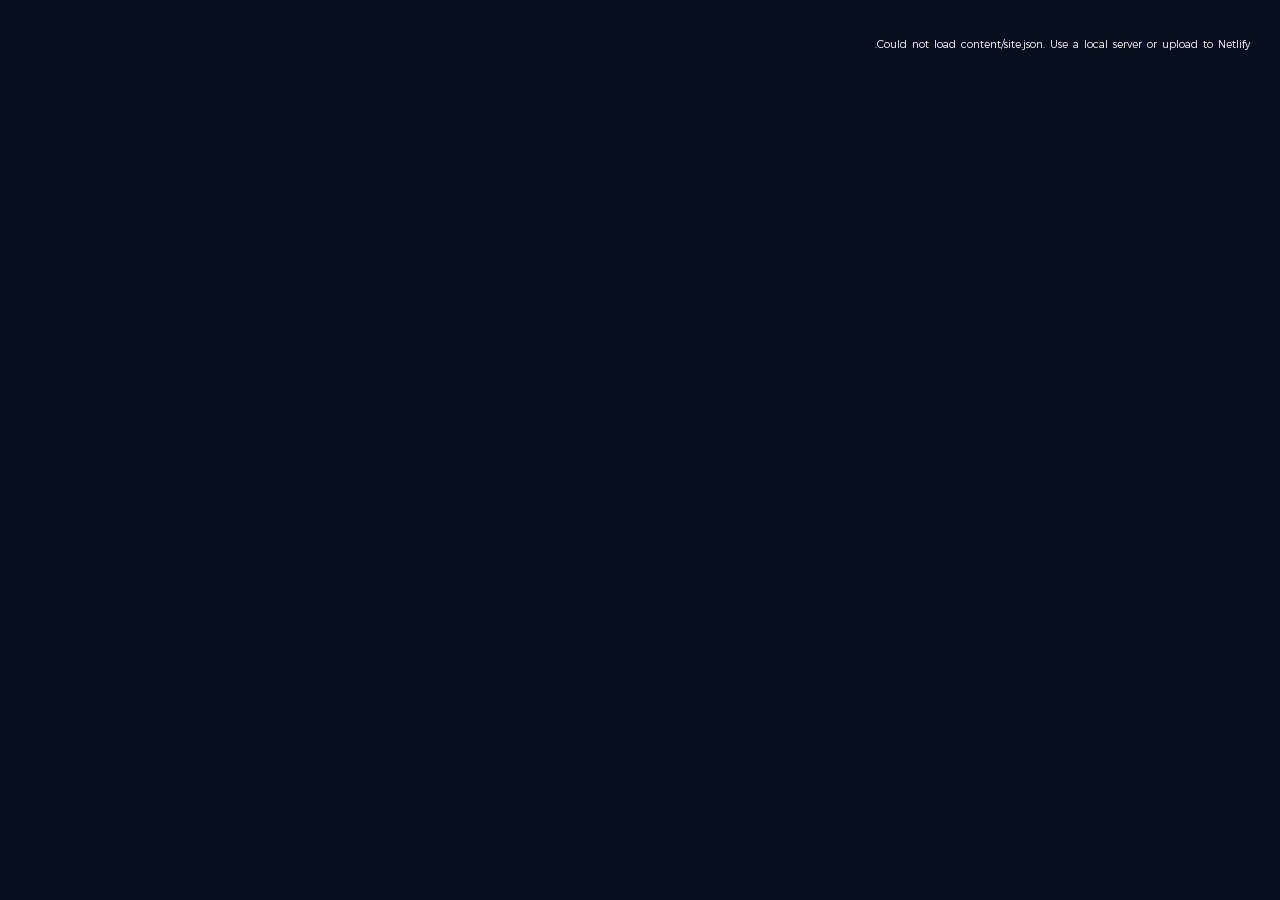
==== commit 2c44f91c: "Update index.html" ====
--- a/index.html
+++ b/index.html
@@ -45,10 +45,10 @@
       </div>
     </section>
 
-    <section class="tabs-section" id="about">
+    <!-- ناوەڕۆک - تەنها پانێلەکان، دوگمەکان لابراون -->
+    <section class="content-section" id="about">
       <div class="container">
-        <div class="tabs" id="tabButtons"></div>
-        <div class="tab-panel" id="tabPanel"></div>
+        <div class="content-panel" id="contentPanel"></div>
       </div>
     </section>
   </main>
--- a/style.css
+++ b/style.css
@@ -1,6 +1,93 @@
 @font-face{font-family:K24Bold;src:url("fonts/K24KurdishBold-Bold.ttf")}@font-face{font-family:K24Light;src:url("fonts/K24KurdishLight-Light.ttf")}*{box-sizing:border-box;margin:0;padding:0}html{scroll-behavior:smooth}body{font-family:K24Light,Arial,sans-serif;background:#08101f;color:#fff;line-height:1.8}body[dir=ltr]{font-family:Arial,sans-serif}.container{width:min(1100px,92%);margin:auto}a{text-decoration:none;color:inherit}
 
-/* ستایلی نوێ بۆ دوگمەی زمان لە سەرەوە */
-.lang-header{position:sticky;top:0;z-index:10;background:rgba(8,16,31,.9);backdrop-filter:blur(14px);border-bottom:1px solid rgba(255,255,255,.1);padding:12px 20px;display:flex;justify-content:flex-end;align-items:center}
+/* هێدەر */
+.site-header{position:sticky;top:0;z-index:10;background:rgba(8,16,31,.95);backdrop-filter:blur(14px);border-bottom:1px solid rgba(255,255,255,.1)}
+.header-inner{height:72px;display:flex;align-items:center;justify-content:space-between;gap:14px;padding:0 20px}
+.header-left{display:flex;align-items:center;gap:20px;flex:1}
 
-.site-header{position:sticky;top:0;z-index:10;background:rgba(8,16,31,.9);backdrop-filter:blur(14px);border-bottom:1px solid rgba(255,255,255,.1)}.header-inner{height:72px;display:flex;align-items:center;justify-content:space-between;gap:14px}.brand{font-family:K24Bold,Arial,sans-serif;color:#d7a84f;font-size:22px;font-weight:bold}.nav{display:flex;gap:24px;color:#cbd5e1}.nav a:hover{color:#d7a84f}.lang-btn,.main-btn{border:0;border-radius:14px;background:#d7a84f;color:#111;font-family:K24Bold,Arial,sans-serif;cursor:pointer}.lang-btn{padding:8px 16px;font-size:14px}.hero{padding:90px 0;background:radial-gradient(circle at top right,rgba(215,168,79,.25),transparent 35%),#08101f}.hero-inner{display:grid;grid-template-columns:1.3fr .7fr;gap:32px;align-items:center}.job{color:#d7a84f;font-family:K24Bold,Arial,sans-serif}.hero h1{font-family:K24Bold,Arial,sans-serif;font-size:clamp(34px,6vw,68px);margin:10px 0}.hero p{color:#cbd5e1}.main-btn{display:inline-block;margin-top:24px;padding:12px 24px}.hero-card,.simple-box,.tab-panel{background:rgba(255,255,255,.07);border:1px solid rgba(255,255,255,.12);border-radius:26px;box-shadow:0 18px 45px rgba(0,0,0,.25)}.hero-card{text-align:center;padding:38px}.avatar{width:130px;height:130px;margin:0 auto 18px;border-radius:50%;display:grid;place-items:center;background:#d7a84f;color:#111;font-family:Arial,sans-serif;font-size:42px;font-weight:700}.hero-card h2{color:#d7a84f}.tabs-section{padding:60px 0}.tabs{display:flex;gap:10px;flex-wrap:wrap;margin-bottom:18px}.tab-btn{border:1px solid rgba(255,255,255,.12);background:rgba(255,255,255,.07);color:#fff;border-radius:14px;padding:10px 16px;cursor:pointer;font-family:K24Bold,Arial,sans-serif}.tab-btn.active{background:#d7a84f;color:#111}.tab-panel{padding:26px;min-height:220px}.tab-panel h2{font-family:K24Bold,Arial,sans-serif;color:#d7a84f;margin-bottom:12px}.tab-panel p{white-space:pre-line;color:#dbe4f0}.gallery{display:grid;grid-template-columns:repeat(3,1fr);gap:14px;margin-top:18px}.gallery-item{background:rgba(255,255,255,.06);border-radius:18px;overflow:hidden;cursor:pointer}.gallery-item img{width:100%;height:210px;object-fit:cover;background:#172033}.gallery-item span{display:block;padding:10px}.video-list,.contact-list{display:grid;gap:10px;margin-top:16px}.video-list a,.contact-list a{padding:12px 14px;border-radius:14px;background:rgba(255,255,255,.08);border:1px solid rgba(255,255,255,.1)}.contact-area{padding-bottom:60px}.simple-box{padding:24px}.footer{text-align:center;padding:24px 14px;background:#050914;color:#cbd5e1;border-top:1px solid rgba(255,255,255,.1)}.lightbox{position:fixed;inset:0;background:rgba(0,0,0,.85);display:none;align-items:center;justify-content:center;z-index:99;padding:20px}.lightbox.active{display:flex}.lightbox img{max-width:92%;max-height:85vh;border-radius:16px}.lightbox button{position:absolute;top:18px;right:22px;width:44px;height:44px;border:0;border-radius:50%;font-size:32px;cursor:pointer}@media(max-width:800px){.nav{display:none}.hero-inner{grid-template-columns:1fr;text-align:center}.gallery{grid-template-columns:1fr}.hero{padding:60px 0}.header-inner{height:64px}.brand{font-size:18px}.lang-header{padding:8px 16px}}
+/* دوگمەی هەمبەرگەر (3 خەت) */
+.menu-toggle{display:none;flex-direction:column;gap:5px;background:transparent;border:0;cursor:pointer;padding:6px}
+.menu-toggle span{display:block;width:28px;height:3px;background:#d7a84f;border-radius:3px;transition:all .3s}
+.menu-toggle.active span:nth-child(1){transform:rotate(45deg) translate(5px,5px)}
+.menu-toggle.active span:nth-child(2){opacity:0}
+.menu-toggle.active span:nth-child(3){transform:rotate(-45deg) translate(5px,-5px)}
+
+/* ناوبەری مێنیو */
+.nav{display:flex;gap:20px;flex-wrap:wrap}
+.nav a{color:#cbd5e1;font-size:15px;padding:8px 12px;border-radius:8px;transition:all .3s;font-family:K24Light,Arial,sans-serif}
+.nav a:hover{color:#d7a84f;background:rgba(215,168,79,.1)}
+.nav a.active{color:#d7a84f;background:rgba(215,168,79,.15)}
+
+.lang-btn{border:0;border-radius:14px;background:#d7a84f;color:#111;font-family:K24Bold,Arial,sans-serif;cursor:pointer;padding:8px 16px;font-size:14px;transition:all .3s;white-space:nowrap}
+.lang-btn:hover{background:#c4973a;transform:scale(1.02)}
+
+/* هیرۆ */
+.hero{padding:90px 0;background:radial-gradient(circle at top right,rgba(215,168,79,.25),transparent 35%),#08101f}
+.hero-inner{display:grid;grid-template-columns:1.3fr .7fr;gap:32px;align-items:center}
+.hero h1{font-family:K24Bold,Arial,sans-serif;font-size:clamp(34px,6vw,68px);margin:10px 0}
+.hero p{color:#cbd5e1}
+.hero-card,.tab-panel{background:rgba(255,255,255,.07);border:1px solid rgba(255,255,255,.12);border-radius:26px;box-shadow:0 18px 45px rgba(0,0,0,.25)}
+.hero-card{text-align:center;padding:38px}
+.avatar{width:130px;height:130px;margin:0 auto 18px;border-radius:50%;display:grid;place-items:center;background:#d7a84f;color:#111;font-family:Arial,sans-serif;font-size:42px;font-weight:700}
+.hero-card h2{color:#d7a84f}
+
+/* تابەکان */
+.tabs-section{padding:60px 0}
+.tabs{display:flex;gap:10px;flex-wrap:wrap;margin-bottom:18px}
+.tab-btn{border:1px solid rgba(255,255,255,.12);background:rgba(255,255,255,.07);color:#fff;border-radius:14px;padding:10px 16px;cursor:pointer;font-family:K24Bold,Arial,sans-serif;transition:all .3s}
+.tab-btn:hover{background:rgba(215,168,79,.2)}
+.tab-btn.active{background:#d7a84f;color:#111}
+.tab-panel{padding:26px;min-height:220px}
+.tab-panel h2{font-family:K24Bold,Arial,sans-serif;color:#d7a84f;margin-bottom:12px}
+.tab-panel p{white-space:pre-line;color:#dbe4f0}
+
+/* گالێری */
+.gallery{display:grid;grid-template-columns:repeat(3,1fr);gap:14px;margin-top:18px}
+.gallery-item{background:rgba(255,255,255,.06);border-radius:18px;overflow:hidden;cursor:pointer;transition:transform .3s}
+.gallery-item:hover{transform:scale(1.02)}
+.gallery-item img{width:100%;height:210px;object-fit:cover;background:#172033}
+.gallery-item span{display:block;padding:10px}
+
+/* ڤیدیۆ */
+.video-list{display:grid;gap:10px;margin-top:16px}
+.video-list a{padding:12px 14px;border-radius:14px;background:rgba(255,255,255,.08);border:1px solid rgba(255,255,255,.1);transition:all .3s}
+.video-list a:hover{background:rgba(215,168,79,.15);border-color:#d7a84f}
+
+/* فووتەر */
+.footer{text-align:center;padding:24px 14px;background:#050914;color:#cbd5e1;border-top:1px solid rgba(255,255,255,.1)}
+
+/* لایت بۆکس */
+.lightbox{position:fixed;inset:0;background:rgba(0,0,0,.85);display:none;align-items:center;justify-content:center;z-index:99;padding:20px}
+.lightbox.active{display:flex}
+.lightbox img{max-width:92%;max-height:85vh;border-radius:16px}
+.lightbox button{position:absolute;top:18px;right:22px;width:44px;height:44px;border:0;border-radius:50%;font-size:32px;cursor:pointer;background:rgba(255,255,255,.2);color:#fff;transition:all .3s}
+.lightbox button:hover{background:rgba(255,255,255,.4)}
+
+/* مۆبایل */
+@media(max-width:768px){
+  .menu-toggle{display:flex}
+  .nav{display:none;position:absolute;top:72px;left:0;right:0;background:rgba(8,16,31,.98);flex-direction:column;padding:20px;gap:8px;border-bottom:1px solid rgba(255,255,255,.1);backdrop-filter:blur(14px)}
+  .nav.open{display:flex}
+  .nav a{padding:12px 16px;font-size:16px;border-radius:10px}
+  .hero-inner{grid-template-columns:1fr;text-align:center}
+  .gallery{grid-template-columns:1fr}
+  .hero{padding:60px 0}
+  .header-inner{height:64px;padding:0 16px}
+  .hero-card{padding:24px}
+  .avatar{width:100px;height:100px;font-size:32px}
+  .tab-panel{padding:18px}
+  .header-left{gap:12px}
+}
+
+/* تابلێت */
+@media(min-width:769px)and(max-width:1024px){
+  .nav{display:flex;gap:14px}
+  .nav a{font-size:14px;padding:6px 10px}
+  .gallery{grid-template-columns:repeat(2,1fr)}
+}
+
+/* دێسکتۆپ */
+@media(min-width:1025px){
+  .nav{display:flex}
+  .menu-toggle{display:none}
+}
